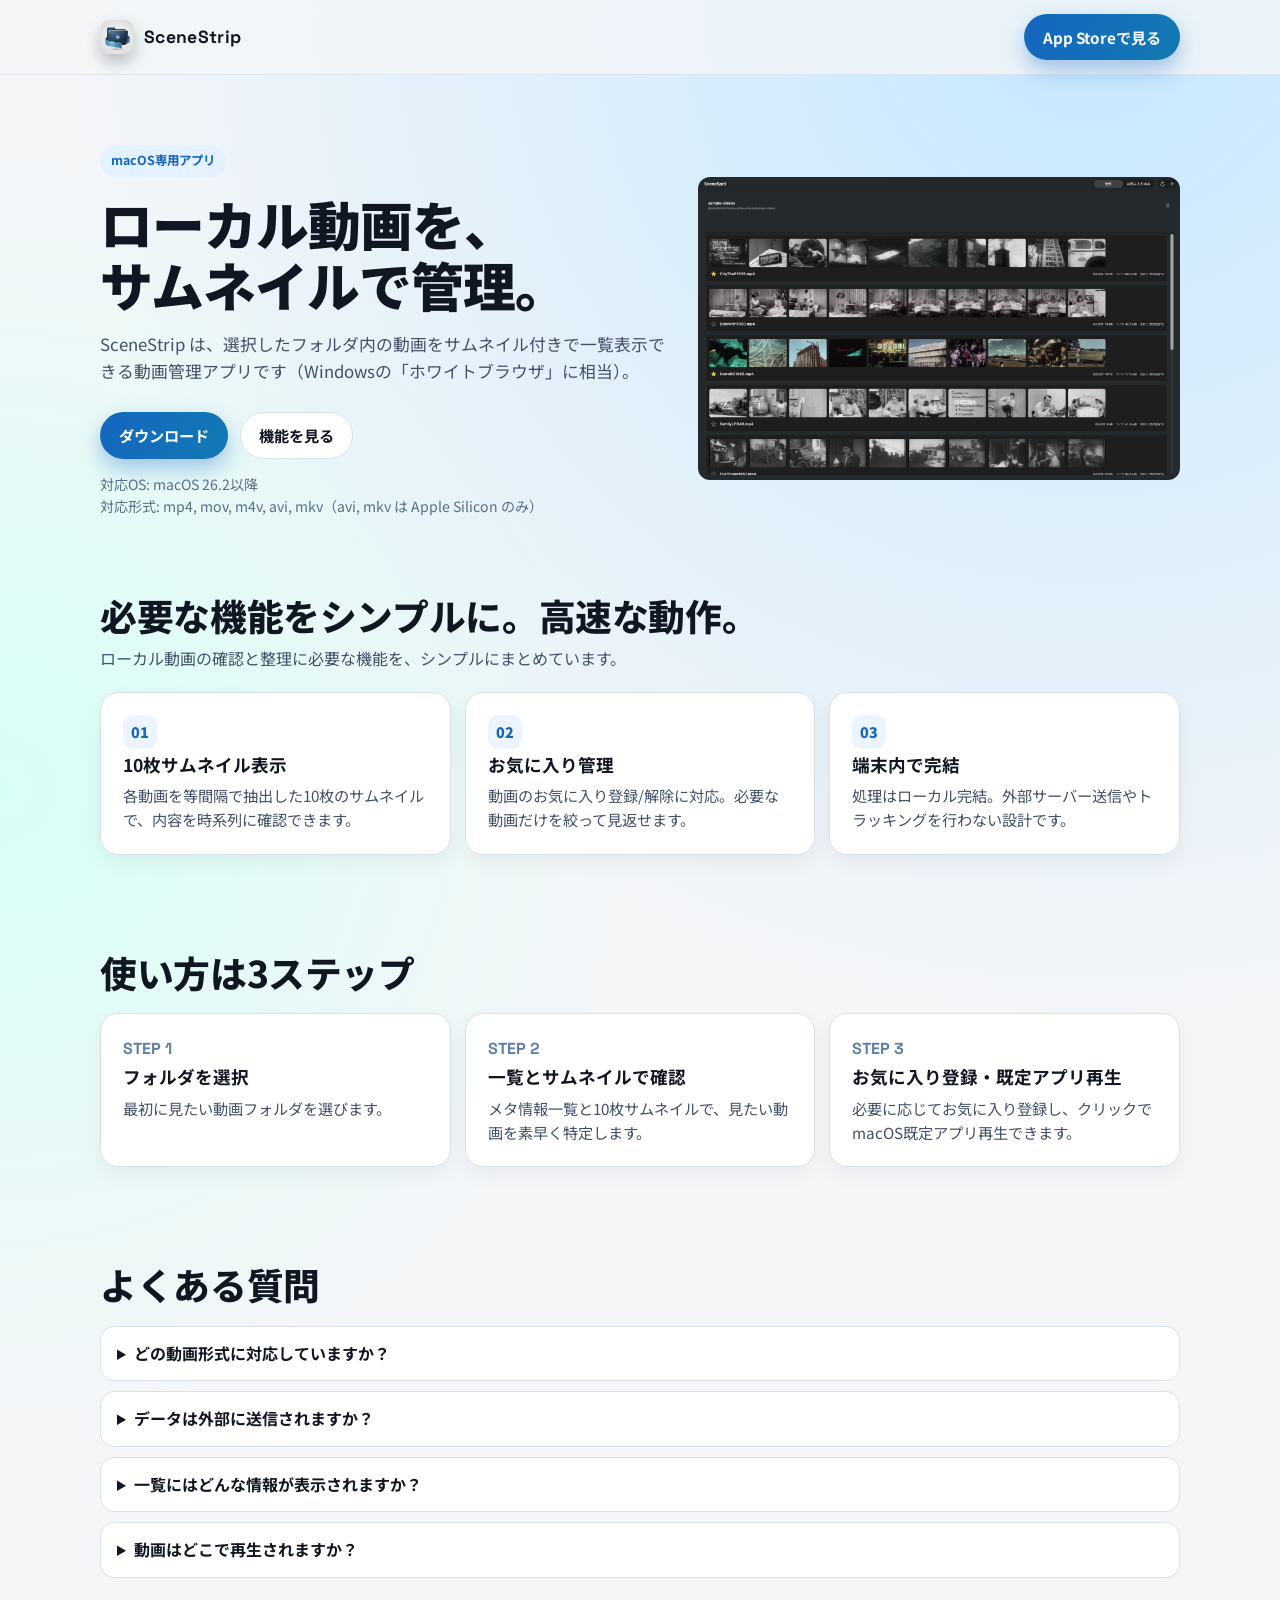
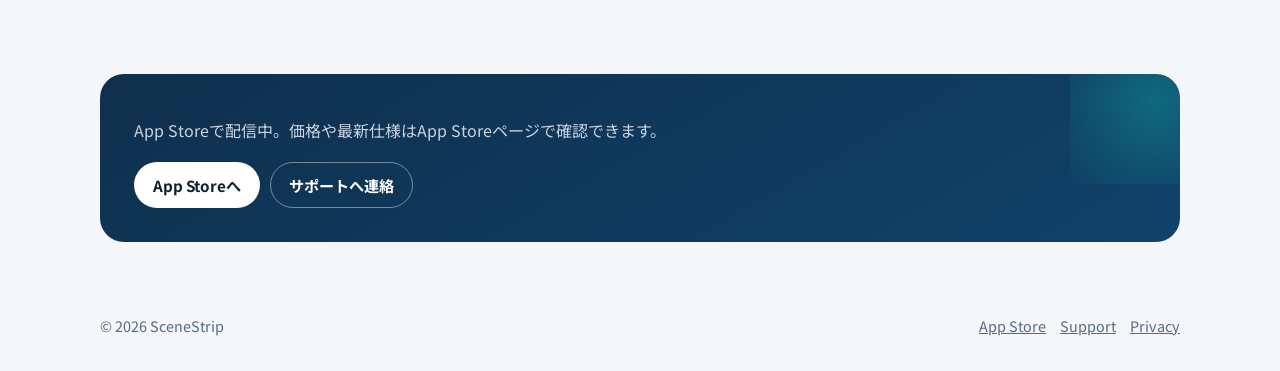
==== public/index.html @ 7b1c2db0 "Refine LP copy and replace placeholders with real assets" ====
<!doctype html>
<html lang="ja">
  <head>
    <meta charset="UTF-8" />
    <meta name="viewport" content="width=device-width, initial-scale=1.0" />
    <title>SceneStrip | ローカル動画をサムネイルで管理</title>
    <meta
      name="description"
      content="SceneStripは、選択フォルダ内のローカル動画を一覧表示し、シーンごとのサムネイル付きで管理できるmacOSアプリです。"
    />
    <meta property="og:title" content="SceneStrip" />
    <meta
      property="og:description"
      content="SceneStripは、選択フォルダ内のローカル動画を一覧表示し、シーンごとのサムネイル付きで管理できるmacOSアプリです。"
    />
    <meta property="og:type" content="website" />
    <meta name="theme-color" content="#102030" />
    <link rel="icon" type="image/png" href="assets/scenestrip-app-icon.png" />

    <link rel="preconnect" href="https://fonts.googleapis.com" />
    <link rel="preconnect" href="https://fonts.gstatic.com" crossorigin />
    <link
      href="https://fonts.googleapis.com/css2?family=Noto+Sans+JP:wght@400;500;700;900&family=Space+Grotesk:wght@500;700&display=swap"
      rel="stylesheet"
    />

    <style>
      :root {
        --bg-0: #f4f6f8;
        --bg-1: #ffffff;
        --ink-0: #101622;
        --ink-1: #415068;
        --line: #d8e0eb;
        --accent: #1565c0;
        --accent-2: #0ea5a0;
        --accent-soft: #e4f1ff;
        --radius: 18px;
        --shadow: 0 18px 38px rgba(16, 22, 34, 0.1);
      }

      * {
        box-sizing: border-box;
      }

      body {
        margin: 0;
        min-height: 100vh;
        color: var(--ink-0);
        background:
          radial-gradient(circle at 85% 0%, #c6e7ff 0%, rgba(198, 231, 255, 0) 45%),
          radial-gradient(circle at 0% 40%, #d8fff7 0%, rgba(216, 255, 247, 0) 36%),
          var(--bg-0);
        font-family: "Noto Sans JP", sans-serif;
        line-height: 1.6;
      }

      .wrap {
        width: min(1080px, 92vw);
        margin: 0 auto;
      }

      .topbar {
        position: sticky;
        top: 0;
        backdrop-filter: blur(8px);
        background: rgba(244, 246, 248, 0.78);
        border-bottom: 1px solid rgba(216, 224, 235, 0.8);
        z-index: 10;
      }

      .topbar-inner {
        display: flex;
        align-items: center;
        justify-content: space-between;
        padding: 14px 0;
      }

      .brand {
        display: inline-flex;
        align-items: center;
        gap: 10px;
        font-family: "Space Grotesk", sans-serif;
        font-size: 1.1rem;
        font-weight: 700;
        letter-spacing: 0.02em;
      }

      .brand-mark {
        width: 34px;
        aspect-ratio: 1;
        border-radius: 10px;
        overflow: hidden;
        box-shadow: 0 8px 16px rgba(16, 22, 34, 0.25);
      }

      .brand-mark img {
        display: block;
        width: 100%;
        height: 100%;
        object-fit: cover;
      }

      .btn {
        display: inline-flex;
        align-items: center;
        justify-content: center;
        border-radius: 999px;
        border: 1px solid transparent;
        padding: 10px 18px;
        font-size: 0.95rem;
        font-weight: 700;
        text-decoration: none;
        transition: transform 180ms ease, box-shadow 180ms ease, background-color 180ms ease;
      }

      .btn-primary {
        color: #fff;
        background: linear-gradient(120deg, var(--accent), #127ab3);
        box-shadow: 0 10px 22px rgba(21, 101, 192, 0.35);
      }

      .btn-primary:hover {
        transform: translateY(-1px);
      }

      .btn-secondary {
        color: var(--ink-0);
        border-color: var(--line);
        background: #fff;
      }

      .hero {
        padding: 70px 0 28px;
      }

      .hero-grid {
        display: grid;
        gap: 32px;
        grid-template-columns: 1.08fr 0.92fr;
        align-items: center;
      }

      .pill {
        display: inline-flex;
        align-items: center;
        gap: 6px;
        padding: 6px 11px;
        border-radius: 999px;
        background: var(--accent-soft);
        color: var(--accent);
        font-size: 0.78rem;
        font-weight: 700;
      }

      h1,
      h2,
      h3 {
        margin: 0;
        line-height: 1.15;
      }

      h1 {
        margin-top: 16px;
        font-size: clamp(2.1rem, 5vw, 3.3rem);
        font-weight: 900;
        letter-spacing: -0.02em;
      }

      .hero p {
        margin: 16px 0 0;
        font-size: 1.05rem;
        color: var(--ink-1);
      }

      .hero-actions {
        margin-top: 28px;
        display: flex;
        gap: 12px;
        flex-wrap: wrap;
      }

      .hero-note {
        margin-top: 14px;
        font-size: 0.88rem;
        color: #5a6d87;
      }

      .preview {
        padding: 0;
      }

      .preview-shot {
        width: 100%;
        border-radius: 12px;
      }

      section {
        padding: 48px 0;
      }

      .section-head {
        margin-bottom: 20px;
      }

      h2 {
        font-size: clamp(1.6rem, 3.5vw, 2.3rem);
        font-weight: 800;
        letter-spacing: -0.01em;
      }

      .lead {
        margin-top: 10px;
        color: var(--ink-1);
      }

      .feature-grid {
        display: grid;
        grid-template-columns: repeat(3, minmax(0, 1fr));
        gap: 14px;
      }

      .card {
        background: var(--bg-1);
        border-radius: var(--radius);
        padding: 22px;
        border: 1px solid var(--line);
        box-shadow: 0 8px 20px rgba(16, 22, 34, 0.05);
      }

      .card h3 {
        margin-top: 6px;
        font-size: 1.1rem;
      }

      .card p {
        margin: 8px 0 0;
        font-size: 0.95rem;
        color: var(--ink-1);
      }

      .badge {
        width: 34px;
        aspect-ratio: 1;
        border-radius: 10px;
        display: grid;
        place-items: center;
        background: #ecf5ff;
        color: var(--accent);
        font-size: 0.9rem;
        font-weight: 900;
      }

      .steps {
        display: grid;
        grid-template-columns: repeat(3, minmax(0, 1fr));
        gap: 14px;
      }

      .step-number {
        font-family: "Space Grotesk", sans-serif;
        font-weight: 700;
        color: #5f7ea7;
      }

      .faq {
        display: grid;
        gap: 10px;
      }

      details {
        background: #fff;
        border: 1px solid var(--line);
        border-radius: 14px;
        padding: 14px 16px;
      }

      summary {
        cursor: pointer;
        font-weight: 700;
      }

      details p {
        margin: 9px 0 0;
        color: var(--ink-1);
      }

      .cta {
        background: linear-gradient(150deg, #0f2f4c, #10426a);
        border-radius: calc(var(--radius) + 6px);
        color: #f0f7ff;
        padding: 34px;
        overflow: hidden;
        position: relative;
      }

      .cta::before {
        content: "";
        position: absolute;
        right: -60px;
        top: -60px;
        width: 170px;
        aspect-ratio: 1;
        background: radial-gradient(circle, rgba(14, 165, 160, 0.42), rgba(14, 165, 160, 0));
      }

      .cta p {
        color: rgba(240, 247, 255, 0.82);
        margin-top: 10px;
      }

      .cta-actions {
        margin-top: 18px;
        display: flex;
        gap: 10px;
        flex-wrap: wrap;
      }

      .btn-light {
        background: #fff;
        color: #102030;
      }

      .btn-ghost {
        border-color: rgba(255, 255, 255, 0.42);
        color: #fff;
        background: transparent;
      }

      footer {
        padding: 24px 0 34px;
        color: #576983;
        font-size: 0.9rem;
      }

      .footer-row {
        display: flex;
        justify-content: space-between;
        gap: 12px;
        flex-wrap: wrap;
      }

      .footer-links {
        display: flex;
        gap: 14px;
        flex-wrap: wrap;
      }

      .footer-links a {
        color: inherit;
      }

      .reveal {
        opacity: 0;
        transform: translateY(16px);
        animation: rise-in 540ms cubic-bezier(0.22, 1, 0.36, 1) forwards;
      }

      .d-1 {
        animation-delay: 120ms;
      }

      .d-2 {
        animation-delay: 240ms;
      }

      @keyframes rise-in {
        to {
          opacity: 1;
          transform: translateY(0);
        }
      }

      @media (prefers-reduced-motion: reduce) {
        .reveal {
          animation: none;
          opacity: 1;
          transform: none;
        }

        .btn {
          transition: none;
        }
      }

      @media (max-width: 900px) {
        .hero-grid {
          grid-template-columns: 1fr;
        }

        .feature-grid,
        .steps {
          grid-template-columns: 1fr;
        }

        .cta {
          padding: 26px;
        }
      }
    </style>
  </head>

  <body>
    <header class="topbar">
      <div class="wrap topbar-inner">
        <div class="brand">
          <span class="brand-mark">
            <img src="assets/scenestrip-app-icon.png" alt="SceneStrip icon" />
          </span>
          SceneStrip
        </div>
        <a class="btn btn-primary" href="https://apps.apple.com/jp/app/scenestrip/id6759131614" target="_blank" rel="noreferrer">App Storeで見る</a>
      </div>
    </header>

    <main>
      <section class="hero">
        <div class="wrap hero-grid">
          <div class="reveal">
            <span class="pill">macOS専用アプリ</span>
            <h1>ローカル動画を、<br />サムネイルで管理。</h1>
            <p>
              SceneStrip は、選択したフォルダ内の動画をサムネイル付きで一覧表示できる動画管理アプリです（Windowsの「ホワイトブラウザ」に相当）。
            </p>
            <div class="hero-actions">
              <a class="btn btn-primary" id="download" href="https://apps.apple.com/jp/app/scenestrip/id6759131614" target="_blank" rel="noreferrer">ダウンロード</a>
              <a class="btn btn-secondary" href="#features">機能を見る</a>
            </div>
            <div class="hero-note">
              対応OS: macOS 26.2以降<br />
              対応形式: mp4, mov, m4v, avi, mkv（avi, mkv は Apple Silicon のみ）
            </div>
          </div>

          <aside class="preview reveal d-1" aria-label="アプリ画面イメージ">
            <img class="preview-shot" src="assets/ja.png" alt="SceneStrip screenshot (ja)" />
          </aside>
        </div>
      </section>

      <section id="features">
        <div class="wrap">
          <div class="section-head reveal">
            <h2>必要な機能をシンプルに。高速な動作。</h2>
            <p class="lead">ローカル動画の確認と整理に必要な機能を、シンプルにまとめています。</p>
          </div>

          <div class="feature-grid">
            <article class="card reveal d-1">
              <div class="badge">01</div>
              <h3>10枚サムネイル表示</h3>
              <p>各動画を等間隔で抽出した10枚のサムネイルで、内容を時系列に確認できます。</p>
            </article>
            <article class="card reveal d-1">
              <div class="badge">02</div>
              <h3>お気に入り管理</h3>
              <p>動画のお気に入り登録/解除に対応。必要な動画だけを絞って見返せます。</p>
            </article>
            <article class="card reveal d-1">
              <div class="badge">03</div>
              <h3>端末内で完結</h3>
              <p>処理はローカル完結。外部サーバー送信やトラッキングを行わない設計です。</p>
            </article>
          </div>
        </div>
      </section>

      <section>
        <div class="wrap">
          <div class="section-head reveal">
            <h2>使い方は3ステップ</h2>
          </div>
          <div class="steps">
            <article class="card reveal d-1">
              <div class="step-number">STEP 1</div>
              <h3>フォルダを選択</h3>
              <p>最初に見たい動画フォルダを選びます。</p>
            </article>
            <article class="card reveal d-1">
              <div class="step-number">STEP 2</div>
              <h3>一覧とサムネイルで確認</h3>
              <p>メタ情報一覧と10枚サムネイルで、見たい動画を素早く特定します。</p>
            </article>
            <article class="card reveal d-1">
              <div class="step-number">STEP 3</div>
              <h3>お気に入り登録・既定アプリ再生</h3>
              <p>必要に応じてお気に入り登録し、クリックでmacOS既定アプリ再生できます。</p>
            </article>
          </div>
        </div>
      </section>

      <section>
        <div class="wrap">
          <div class="section-head reveal">
            <h2>よくある質問</h2>
          </div>
          <div class="faq">
            <details class="reveal d-1">
              <summary>どの動画形式に対応していますか？</summary>
              <p>標準対応は mp4, mov, m4v, avi, mkv です。avi / mkv は Apple Silicon 環境で対応します。</p>
            </details>
            <details class="reveal d-1">
              <summary>データは外部に送信されますか？</summary>
              <p>いいえ。処理は端末内で完結し、外部サーバー送信やトラッキングは行いません。</p>
            </details>
            <details class="reveal d-1">
              <summary>一覧にはどんな情報が表示されますか？</summary>
              <p>ファイル名、パス、サイズ、更新日時、再生時間を一覧表示します。</p>
            </details>
            <details class="reveal d-1">
              <summary>動画はどこで再生されますか？</summary>
              <p>動画クリックで、macOSの既定アプリで再生します。</p>
            </details>
          </div>
        </div>
      </section>

      <section>
        <div class="wrap">
          <div class="cta reveal d-2">
            <p>App Storeで配信中。価格や最新仕様はApp Storeページで確認できます。</p>
            <div class="cta-actions">
              <a class="btn btn-light" href="https://apps.apple.com/jp/app/scenestrip/id6759131614" target="_blank" rel="noreferrer">App Storeへ</a>
              <a class="btn btn-ghost" href="https://forms.gle/4u6ZD7acUpVw8z4b6" target="_blank" rel="noreferrer">サポートへ連絡</a>
            </div>
          </div>
        </div>
      </section>
    </main>

    <footer>
      <div class="wrap footer-row">
        <div>© 2026 SceneStrip</div>
        <nav class="footer-links" aria-label="フッターリンク">
          <a href="https://apps.apple.com/jp/app/scenestrip/id6759131614" target="_blank" rel="noreferrer">App Store</a>
          <a href="https://forms.gle/4u6ZD7acUpVw8z4b6" target="_blank" rel="noreferrer">Support</a>
          <a href="https://docs.google.com/document/d/150o3WdF3f2SHwpboAF20QNckcXBUy5A-2OUkiviFxxc/edit?tab=t.0#heading=h.ix85kdkygujk" target="_blank" rel="noreferrer">Privacy</a>
        </nav>
      </div>
    </footer>
  </body>
</html>
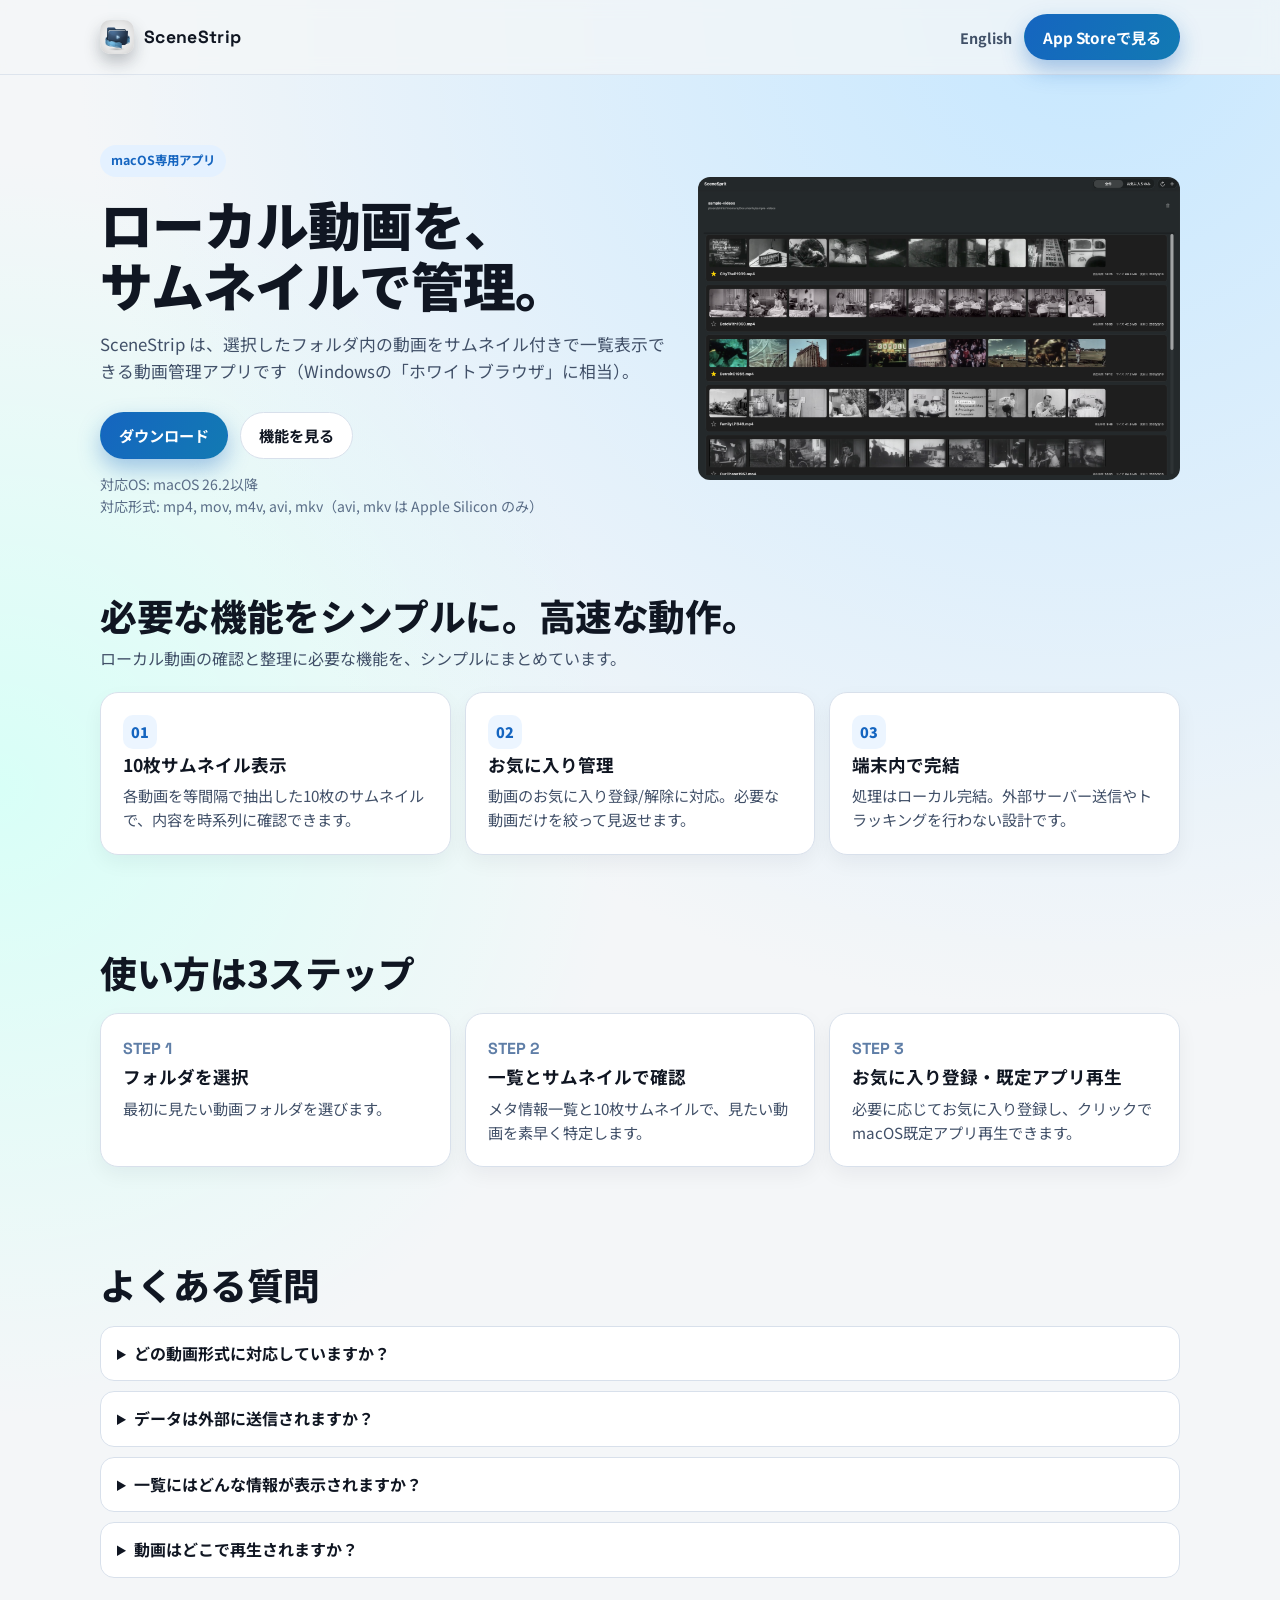
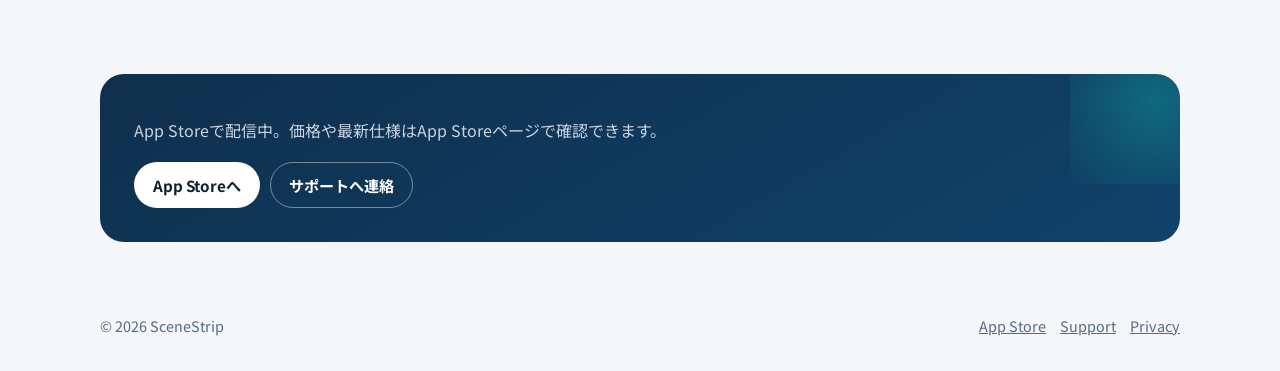
==== commit 2befdf12: "Add English LP page with language switch links" ====
--- a/public/index.html
+++ b/public/index.html
@@ -75,6 +75,12 @@
         padding: 14px 0;
       }
 
+      .topbar-actions {
+        display: inline-flex;
+        align-items: center;
+        gap: 12px;
+      }
+
       .brand {
         display: inline-flex;
         align-items: center;
@@ -129,6 +135,17 @@
         background: #fff;
       }
 
+      .lang-link {
+        color: var(--ink-1);
+        font-size: 0.9rem;
+        font-weight: 700;
+        text-decoration: none;
+      }
+
+      .lang-link:hover {
+        text-decoration: underline;
+      }
+
       .hero {
         padding: 70px 0 28px;
       }
@@ -396,6 +413,7 @@
           padding: 26px;
         }
       }
+
     </style>
   </head>
 
@@ -408,7 +426,10 @@
           </span>
           SceneStrip
         </div>
-        <a class="btn btn-primary" href="https://apps.apple.com/jp/app/scenestrip/id6759131614" target="_blank" rel="noreferrer">App Storeで見る</a>
+        <div class="topbar-actions">
+          <a class="lang-link" href="en/">English</a>
+          <a class="btn btn-primary" href="https://apps.apple.com/jp/app/scenestrip/id6759131614" target="_blank" rel="noreferrer">App Storeで見る</a>
+        </div>
       </div>
     </header>
 
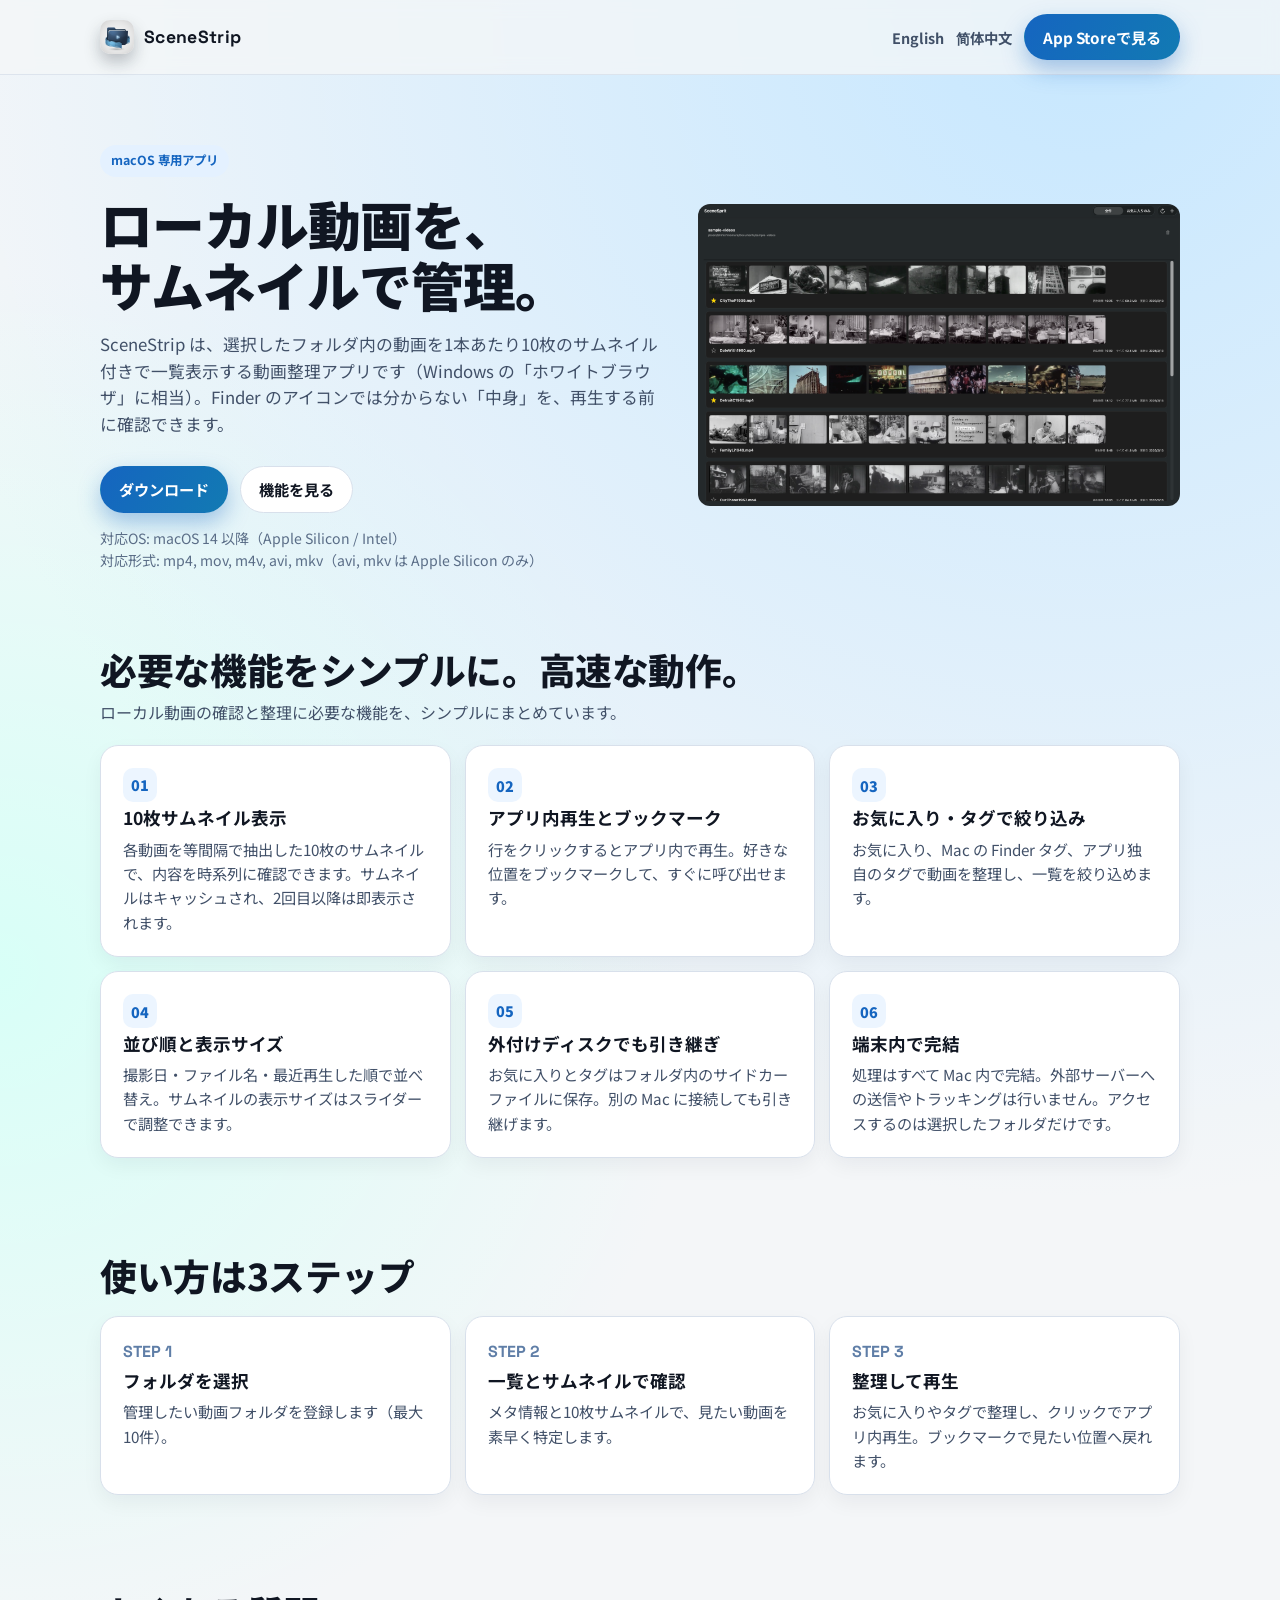
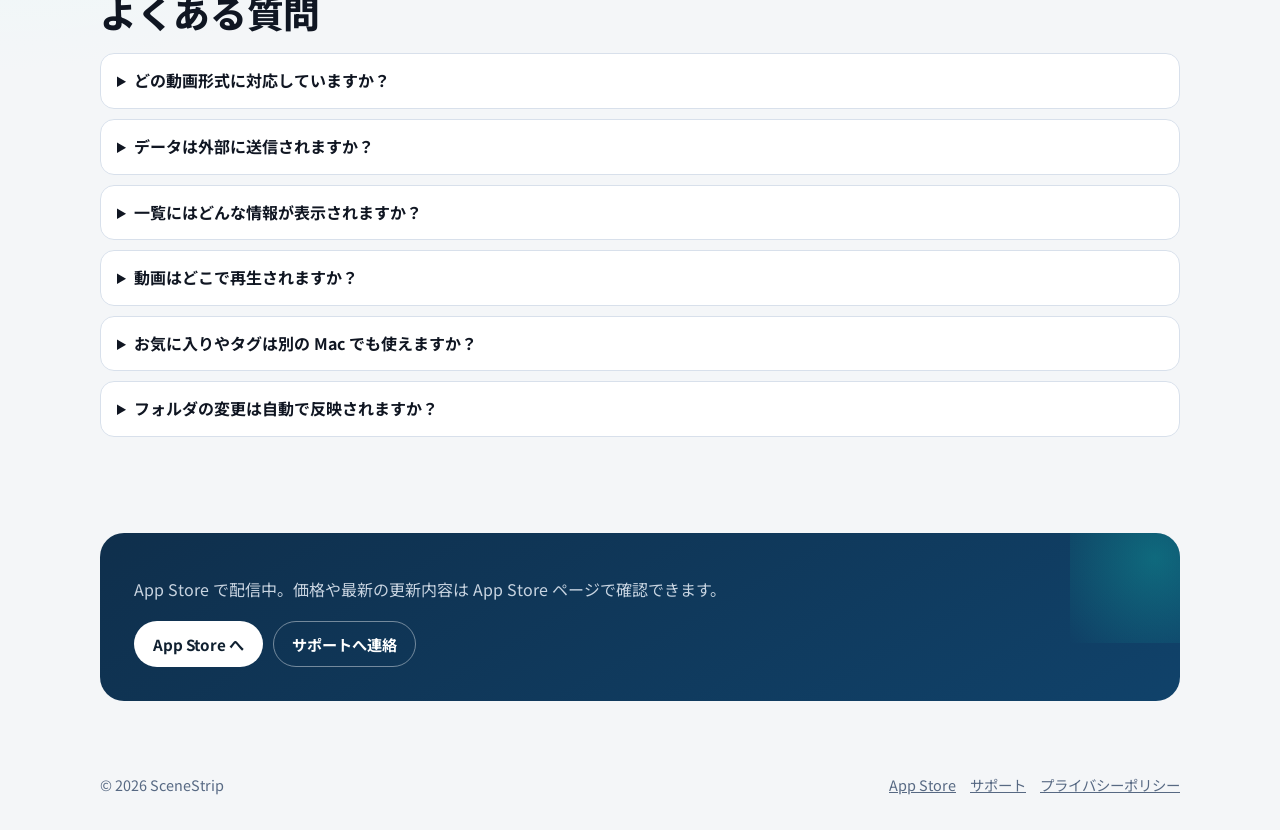
==== commit d8b1cf84: "LP を SEO 対応と現行仕様に合わせて改修 - title / description / canonical / hreflang / OGP / JSON-LD を追加 - Google Se" ====
--- a/public/index.html
+++ b/public/index.html
@@ -3,19 +3,30 @@
   <head>
     <meta charset="UTF-8" />
     <meta name="viewport" content="width=device-width, initial-scale=1.0" />
-    <title>SceneStrip | ローカル動画をサムネイルで管理</title>
-    <meta
-      name="description"
-      content="SceneStripは、選択フォルダ内のローカル動画を一覧表示し、シーンごとのサムネイル付きで管理できるmacOSアプリです。"
-    />
-    <meta property="og:title" content="SceneStrip" />
-    <meta
-      property="og:description"
-      content="SceneStripは、選択フォルダ内のローカル動画を一覧表示し、シーンごとのサムネイル付きで管理できるmacOSアプリです。"
-    />
+    <meta name="google-site-verification" content="QAWB_DFqbJ67yoJN5sh-e6iWXcxPh6-TODOH9izL2sg" />
+    <title>SceneStrip | Macで動画をサムネイル一覧で整理・確認するアプリ</title>
+    <meta name="description" content="SceneStrip は、フォルダ内のローカル動画を1本あたり10枚のサムネイル付きで一覧表示し、再生前に中身を確認できる macOS 用の動画整理アプリです。お気に入り・Finderタグ・ブックマークに対応。処理はすべて Mac 内で完結します。" />
+    <link rel="canonical" href="https://scene-strip.pages.dev/" />
+    <link rel="alternate" hreflang="ja" href="https://scene-strip.pages.dev/" />
+    <link rel="alternate" hreflang="en" href="https://scene-strip.pages.dev/en/" />
+    <link rel="alternate" hreflang="zh-Hans" href="https://scene-strip.pages.dev/zh/" />
+    <link rel="alternate" hreflang="x-default" href="https://scene-strip.pages.dev/en/" />
+    <meta property="og:site_name" content="SceneStrip" />
+    <meta property="og:title" content="SceneStrip | Macで動画をサムネイル一覧で整理・確認するアプリ" />
+    <meta property="og:description" content="SceneStrip は、フォルダ内のローカル動画を1本あたり10枚のサムネイル付きで一覧表示し、再生前に中身を確認できる macOS 用の動画整理アプリです。お気に入り・Finderタグ・ブックマークに対応。処理はすべて Mac 内で完結します。" />
     <meta property="og:type" content="website" />
+    <meta property="og:url" content="https://scene-strip.pages.dev/" />
+    <meta property="og:image" content="https://scene-strip.pages.dev/assets/og.png" />
+    <meta property="og:image:width" content="1200" />
+    <meta property="og:image:height" content="630" />
+    <meta property="og:locale" content="ja_JP" />
+    <meta name="twitter:card" content="summary_large_image" />
+    <meta name="twitter:title" content="SceneStrip | Macで動画をサムネイル一覧で整理・確認するアプリ" />
+    <meta name="twitter:description" content="SceneStrip は、フォルダ内のローカル動画を1本あたり10枚のサムネイル付きで一覧表示し、再生前に中身を確認できる macOS 用の動画整理アプリです。お気に入り・Finderタグ・ブックマークに対応。処理はすべて Mac 内で完結します。" />
+    <meta name="twitter:image" content="https://scene-strip.pages.dev/assets/og.png" />
     <meta name="theme-color" content="#102030" />
     <link rel="icon" type="image/png" href="assets/scenestrip-app-icon.png" />
+    <link rel="apple-touch-icon" href="assets/scenestrip-app-icon.png" />
 
     <link rel="preconnect" href="https://fonts.googleapis.com" />
     <link rel="preconnect" href="https://fonts.gstatic.com" crossorigin />
@@ -23,400 +34,26 @@
       href="https://fonts.googleapis.com/css2?family=Noto+Sans+JP:wght@400;500;700;900&family=Space+Grotesk:wght@500;700&display=swap"
       rel="stylesheet"
     />
-
-    <style>
-      :root {
-        --bg-0: #f4f6f8;
-        --bg-1: #ffffff;
-        --ink-0: #101622;
-        --ink-1: #415068;
-        --line: #d8e0eb;
-        --accent: #1565c0;
-        --accent-2: #0ea5a0;
-        --accent-soft: #e4f1ff;
-        --radius: 18px;
-        --shadow: 0 18px 38px rgba(16, 22, 34, 0.1);
-      }
-
-      * {
-        box-sizing: border-box;
-      }
-
-      body {
-        margin: 0;
-        min-height: 100vh;
-        color: var(--ink-0);
-        background:
-          radial-gradient(circle at 85% 0%, #c6e7ff 0%, rgba(198, 231, 255, 0) 45%),
-          radial-gradient(circle at 0% 40%, #d8fff7 0%, rgba(216, 255, 247, 0) 36%),
-          var(--bg-0);
-        font-family: "Noto Sans JP", sans-serif;
-        line-height: 1.6;
-      }
-
-      .wrap {
-        width: min(1080px, 92vw);
-        margin: 0 auto;
-      }
-
-      .topbar {
-        position: sticky;
-        top: 0;
-        backdrop-filter: blur(8px);
-        background: rgba(244, 246, 248, 0.78);
-        border-bottom: 1px solid rgba(216, 224, 235, 0.8);
-        z-index: 10;
-      }
-
-      .topbar-inner {
-        display: flex;
-        align-items: center;
-        justify-content: space-between;
-        padding: 14px 0;
-      }
-
-      .topbar-actions {
-        display: inline-flex;
-        align-items: center;
-        gap: 12px;
-      }
-
-      .brand {
-        display: inline-flex;
-        align-items: center;
-        gap: 10px;
-        font-family: "Space Grotesk", sans-serif;
-        font-size: 1.1rem;
-        font-weight: 700;
-        letter-spacing: 0.02em;
-      }
-
-      .brand-mark {
-        width: 34px;
-        aspect-ratio: 1;
-        border-radius: 10px;
-        overflow: hidden;
-        box-shadow: 0 8px 16px rgba(16, 22, 34, 0.25);
-      }
-
-      .brand-mark img {
-        display: block;
-        width: 100%;
-        height: 100%;
-        object-fit: cover;
-      }
-
-      .btn {
-        display: inline-flex;
-        align-items: center;
-        justify-content: center;
-        border-radius: 999px;
-        border: 1px solid transparent;
-        padding: 10px 18px;
-        font-size: 0.95rem;
-        font-weight: 700;
-        text-decoration: none;
-        transition: transform 180ms ease, box-shadow 180ms ease, background-color 180ms ease;
-      }
-
-      .btn-primary {
-        color: #fff;
-        background: linear-gradient(120deg, var(--accent), #127ab3);
-        box-shadow: 0 10px 22px rgba(21, 101, 192, 0.35);
-      }
-
-      .btn-primary:hover {
-        transform: translateY(-1px);
-      }
-
-      .btn-secondary {
-        color: var(--ink-0);
-        border-color: var(--line);
-        background: #fff;
-      }
-
-      .lang-link {
-        color: var(--ink-1);
-        font-size: 0.9rem;
-        font-weight: 700;
-        text-decoration: none;
-      }
-
-      .lang-link:hover {
-        text-decoration: underline;
-      }
-
-      .hero {
-        padding: 70px 0 28px;
-      }
-
-      .hero-grid {
-        display: grid;
-        gap: 32px;
-        grid-template-columns: 1.08fr 0.92fr;
-        align-items: center;
-      }
-
-      .pill {
-        display: inline-flex;
-        align-items: center;
-        gap: 6px;
-        padding: 6px 11px;
-        border-radius: 999px;
-        background: var(--accent-soft);
-        color: var(--accent);
-        font-size: 0.78rem;
-        font-weight: 700;
-      }
-
-      h1,
-      h2,
-      h3 {
-        margin: 0;
-        line-height: 1.15;
-      }
-
-      h1 {
-        margin-top: 16px;
-        font-size: clamp(2.1rem, 5vw, 3.3rem);
-        font-weight: 900;
-        letter-spacing: -0.02em;
-      }
-
-      .hero p {
-        margin: 16px 0 0;
-        font-size: 1.05rem;
-        color: var(--ink-1);
-      }
-
-      .hero-actions {
-        margin-top: 28px;
-        display: flex;
-        gap: 12px;
-        flex-wrap: wrap;
-      }
-
-      .hero-note {
-        margin-top: 14px;
-        font-size: 0.88rem;
-        color: #5a6d87;
-      }
-
-      .preview {
-        padding: 0;
-      }
-
-      .preview-shot {
-        width: 100%;
-        border-radius: 12px;
-      }
-
-      section {
-        padding: 48px 0;
-      }
-
-      .section-head {
-        margin-bottom: 20px;
-      }
-
-      h2 {
-        font-size: clamp(1.6rem, 3.5vw, 2.3rem);
-        font-weight: 800;
-        letter-spacing: -0.01em;
-      }
-
-      .lead {
-        margin-top: 10px;
-        color: var(--ink-1);
-      }
-
-      .feature-grid {
-        display: grid;
-        grid-template-columns: repeat(3, minmax(0, 1fr));
-        gap: 14px;
-      }
-
-      .card {
-        background: var(--bg-1);
-        border-radius: var(--radius);
-        padding: 22px;
-        border: 1px solid var(--line);
-        box-shadow: 0 8px 20px rgba(16, 22, 34, 0.05);
-      }
-
-      .card h3 {
-        margin-top: 6px;
-        font-size: 1.1rem;
-      }
-
-      .card p {
-        margin: 8px 0 0;
-        font-size: 0.95rem;
-        color: var(--ink-1);
-      }
-
-      .badge {
-        width: 34px;
-        aspect-ratio: 1;
-        border-radius: 10px;
-        display: grid;
-        place-items: center;
-        background: #ecf5ff;
-        color: var(--accent);
-        font-size: 0.9rem;
-        font-weight: 900;
-      }
-
-      .steps {
-        display: grid;
-        grid-template-columns: repeat(3, minmax(0, 1fr));
-        gap: 14px;
-      }
-
-      .step-number {
-        font-family: "Space Grotesk", sans-serif;
-        font-weight: 700;
-        color: #5f7ea7;
-      }
-
-      .faq {
-        display: grid;
-        gap: 10px;
-      }
-
-      details {
-        background: #fff;
-        border: 1px solid var(--line);
-        border-radius: 14px;
-        padding: 14px 16px;
-      }
-
-      summary {
-        cursor: pointer;
-        font-weight: 700;
-      }
-
-      details p {
-        margin: 9px 0 0;
-        color: var(--ink-1);
-      }
-
-      .cta {
-        background: linear-gradient(150deg, #0f2f4c, #10426a);
-        border-radius: calc(var(--radius) + 6px);
-        color: #f0f7ff;
-        padding: 34px;
-        overflow: hidden;
-        position: relative;
-      }
-
-      .cta::before {
-        content: "";
-        position: absolute;
-        right: -60px;
-        top: -60px;
-        width: 170px;
-        aspect-ratio: 1;
-        background: radial-gradient(circle, rgba(14, 165, 160, 0.42), rgba(14, 165, 160, 0));
-      }
-
-      .cta p {
-        color: rgba(240, 247, 255, 0.82);
-        margin-top: 10px;
-      }
-
-      .cta-actions {
-        margin-top: 18px;
-        display: flex;
-        gap: 10px;
-        flex-wrap: wrap;
-      }
-
-      .btn-light {
-        background: #fff;
-        color: #102030;
-      }
-
-      .btn-ghost {
-        border-color: rgba(255, 255, 255, 0.42);
-        color: #fff;
-        background: transparent;
-      }
-
-      footer {
-        padding: 24px 0 34px;
-        color: #576983;
-        font-size: 0.9rem;
-      }
-
-      .footer-row {
-        display: flex;
-        justify-content: space-between;
-        gap: 12px;
-        flex-wrap: wrap;
-      }
-
-      .footer-links {
-        display: flex;
-        gap: 14px;
-        flex-wrap: wrap;
-      }
-
-      .footer-links a {
-        color: inherit;
-      }
-
-      .reveal {
-        opacity: 0;
-        transform: translateY(16px);
-        animation: rise-in 540ms cubic-bezier(0.22, 1, 0.36, 1) forwards;
-      }
-
-      .d-1 {
-        animation-delay: 120ms;
-      }
-
-      .d-2 {
-        animation-delay: 240ms;
-      }
-
-      @keyframes rise-in {
-        to {
-          opacity: 1;
-          transform: translateY(0);
-        }
-      }
-
-      @media (prefers-reduced-motion: reduce) {
-        .reveal {
-          animation: none;
-          opacity: 1;
-          transform: none;
-        }
-
-        .btn {
-          transition: none;
-        }
-      }
-
-      @media (max-width: 900px) {
-        .hero-grid {
-          grid-template-columns: 1fr;
-        }
-
-        .feature-grid,
-        .steps {
-          grid-template-columns: 1fr;
-        }
-
-        .cta {
-          padding: 26px;
-        }
-      }
-
-    </style>
+    <link rel="stylesheet" href="assets/site.css" />
+    <script type="application/ld+json">
+{
+  "@context": "https://schema.org",
+  "@type": "SoftwareApplication",
+  "name": "SceneStrip",
+  "operatingSystem": "macOS 14.0 or later",
+  "applicationCategory": "MultimediaApplication",
+  "description": "SceneStrip は、フォルダ内のローカル動画を1本あたり10枚のサムネイル付きで一覧表示し、再生前に中身を確認できる macOS 用の動画整理アプリです。お気に入り・Finderタグ・ブックマークに対応。処理はすべて Mac 内で完結します。",
+  "url": "https://scene-strip.pages.dev/",
+  "image": "https://scene-strip.pages.dev/assets/og.png",
+  "installUrl": "https://apps.apple.com/app/id6759131614",
+  "author": {
+    "@type": "Person",
+    "name": "Shinichi Nomura"
+  },
+  "inLanguage": "ja"
+}
+    </script>
   </head>
-
   <body>
     <header class="topbar">
       <div class="wrap topbar-inner">
@@ -428,7 +65,8 @@
         </div>
         <div class="topbar-actions">
           <a class="lang-link" href="en/">English</a>
-          <a class="btn btn-primary" href="https://apps.apple.com/jp/app/scenestrip/id6759131614" target="_blank" rel="noreferrer">App Storeで見る</a>
+          <a class="lang-link" href="zh/">简体中文</a>
+          <a class="btn btn-primary" href="https://apps.apple.com/jp/app/apple-store/id6759131614?pt=271041&ct=lp-ja&mt=8" target="_blank" rel="noreferrer">App Storeで見る</a>
         </div>
       </div>
     </header>
@@ -437,23 +75,22 @@
       <section class="hero">
         <div class="wrap hero-grid">
           <div class="reveal">
-            <span class="pill">macOS専用アプリ</span>
+            <span class="pill">macOS 専用アプリ</span>
             <h1>ローカル動画を、<br />サムネイルで管理。</h1>
             <p>
-              SceneStrip は、選択したフォルダ内の動画をサムネイル付きで一覧表示できる動画管理アプリです（Windowsの「ホワイトブラウザ」に相当）。
+              SceneStrip は、選択したフォルダ内の動画を1本あたり10枚のサムネイル付きで一覧表示する動画整理アプリです（Windows の「ホワイトブラウザ」に相当）。Finder のアイコンでは分からない「中身」を、再生する前に確認できます。
             </p>
             <div class="hero-actions">
-              <a class="btn btn-primary" id="download" href="https://apps.apple.com/jp/app/scenestrip/id6759131614" target="_blank" rel="noreferrer">ダウンロード</a>
+              <a class="btn btn-primary" id="download" href="https://apps.apple.com/jp/app/apple-store/id6759131614?pt=271041&ct=lp-ja&mt=8" target="_blank" rel="noreferrer">ダウンロード</a>
               <a class="btn btn-secondary" href="#features">機能を見る</a>
             </div>
             <div class="hero-note">
-              対応OS: macOS 26.2以降<br />
-              対応形式: mp4, mov, m4v, avi, mkv（avi, mkv は Apple Silicon のみ）
+              対応OS: macOS 14 以降（Apple Silicon / Intel）<br />対応形式: mp4, mov, m4v, avi, mkv（avi, mkv は Apple Silicon のみ）
             </div>
           </div>
 
-          <aside class="preview reveal d-1" aria-label="アプリ画面イメージ">
-            <img class="preview-shot" src="assets/ja.png" alt="SceneStrip screenshot (ja)" />
+          <aside class="preview reveal d-1" aria-label="SceneStrip の画面（日本語）">
+            <img class="preview-shot" src="assets/ja.png" alt="SceneStrip の画面（日本語）" width="3420" height="2146" loading="eager" />
           </aside>
         </div>
       </section>
@@ -469,17 +106,32 @@
             <article class="card reveal d-1">
               <div class="badge">01</div>
               <h3>10枚サムネイル表示</h3>
-              <p>各動画を等間隔で抽出した10枚のサムネイルで、内容を時系列に確認できます。</p>
+              <p>各動画を等間隔で抽出した10枚のサムネイルで、内容を時系列に確認できます。サムネイルはキャッシュされ、2回目以降は即表示されます。</p>
             </article>
             <article class="card reveal d-1">
               <div class="badge">02</div>
-              <h3>お気に入り管理</h3>
-              <p>動画のお気に入り登録/解除に対応。必要な動画だけを絞って見返せます。</p>
+              <h3>アプリ内再生とブックマーク</h3>
+              <p>行をクリックするとアプリ内で再生。好きな位置をブックマークして、すぐに呼び出せます。</p>
             </article>
             <article class="card reveal d-1">
               <div class="badge">03</div>
+              <h3>お気に入り・タグで絞り込み</h3>
+              <p>お気に入り、Mac の Finder タグ、アプリ独自のタグで動画を整理し、一覧を絞り込めます。</p>
+            </article>
+            <article class="card reveal d-1">
+              <div class="badge">04</div>
+              <h3>並び順と表示サイズ</h3>
+              <p>撮影日・ファイル名・最近再生した順で並べ替え。サムネイルの表示サイズはスライダーで調整できます。</p>
+            </article>
+            <article class="card reveal d-1">
+              <div class="badge">05</div>
+              <h3>外付けディスクでも引き継ぎ</h3>
+              <p>お気に入りとタグはフォルダ内のサイドカーファイルに保存。別の Mac に接続しても引き継げます。</p>
+            </article>
+            <article class="card reveal d-1">
+              <div class="badge">06</div>
               <h3>端末内で完結</h3>
-              <p>処理はローカル完結。外部サーバー送信やトラッキングを行わない設計です。</p>
+              <p>処理はすべて Mac 内で完結。外部サーバーへの送信やトラッキングは行いません。アクセスするのは選択したフォルダだけです。</p>
             </article>
           </div>
         </div>
@@ -494,23 +146,23 @@
             <article class="card reveal d-1">
               <div class="step-number">STEP 1</div>
               <h3>フォルダを選択</h3>
-              <p>最初に見たい動画フォルダを選びます。</p>
+              <p>管理したい動画フォルダを登録します（最大10件）。</p>
             </article>
             <article class="card reveal d-1">
               <div class="step-number">STEP 2</div>
               <h3>一覧とサムネイルで確認</h3>
-              <p>メタ情報一覧と10枚サムネイルで、見たい動画を素早く特定します。</p>
+              <p>メタ情報と10枚サムネイルで、見たい動画を素早く特定します。</p>
             </article>
             <article class="card reveal d-1">
               <div class="step-number">STEP 3</div>
-              <h3>お気に入り登録・既定アプリ再生</h3>
-              <p>必要に応じてお気に入り登録し、クリックでmacOS既定アプリ再生できます。</p>
-            </article>
-          </div>
-        </div>
-      </section>
-
-      <section>
+              <h3>整理して再生</h3>
+              <p>お気に入りやタグで整理し、クリックでアプリ内再生。ブックマークで見たい位置へ戻れます。</p>
+            </article>
+          </div>
+        </div>
+      </section>
+
+      <section id="faq">
         <div class="wrap">
           <div class="section-head reveal">
             <h2>よくある質問</h2>
@@ -526,11 +178,19 @@
             </details>
             <details class="reveal d-1">
               <summary>一覧にはどんな情報が表示されますか？</summary>
-              <p>ファイル名、パス、サイズ、更新日時、再生時間を一覧表示します。</p>
+              <p>ファイル名、パス、サイズ、更新日時、再生時間、解像度を表示します。</p>
             </details>
             <details class="reveal d-1">
               <summary>動画はどこで再生されますか？</summary>
-              <p>動画クリックで、macOSの既定アプリで再生します。</p>
+              <p>行クリックでアプリ内プレイヤーが開きます。設定で macOS の既定アプリで開くように変更することもできます。</p>
+            </details>
+            <details class="reveal d-1">
+              <summary>お気に入りやタグは別の Mac でも使えますか？</summary>
+              <p>はい。お気に入りとアプリ独自タグは管理フォルダ内のサイドカーファイルに保存されるため、外付けディスクごと別の Mac に接続しても引き継がれます。</p>
+            </details>
+            <details class="reveal d-1">
+              <summary>フォルダの変更は自動で反映されますか？</summary>
+              <p>いいえ。ツールバーの「更新」で差分（追加・変更・削除）だけを再走査します。</p>
             </details>
           </div>
         </div>
@@ -539,10 +199,10 @@
       <section>
         <div class="wrap">
           <div class="cta reveal d-2">
-            <p>App Storeで配信中。価格や最新仕様はApp Storeページで確認できます。</p>
+            <p>App Store で配信中。価格や最新の更新内容は App Store ページで確認できます。</p>
             <div class="cta-actions">
-              <a class="btn btn-light" href="https://apps.apple.com/jp/app/scenestrip/id6759131614" target="_blank" rel="noreferrer">App Storeへ</a>
-              <a class="btn btn-ghost" href="https://forms.gle/4u6ZD7acUpVw8z4b6" target="_blank" rel="noreferrer">サポートへ連絡</a>
+              <a class="btn btn-light" href="https://apps.apple.com/jp/app/apple-store/id6759131614?pt=271041&ct=lp-ja&mt=8" target="_blank" rel="noreferrer">App Store へ</a>
+              <a class="btn btn-ghost" href="support/">サポートへ連絡</a>
             </div>
           </div>
         </div>
@@ -553,9 +213,9 @@
       <div class="wrap footer-row">
         <div>© 2026 SceneStrip</div>
         <nav class="footer-links" aria-label="フッターリンク">
-          <a href="https://apps.apple.com/jp/app/scenestrip/id6759131614" target="_blank" rel="noreferrer">App Store</a>
-          <a href="https://forms.gle/4u6ZD7acUpVw8z4b6" target="_blank" rel="noreferrer">Support</a>
-          <a href="https://docs.google.com/document/d/150o3WdF3f2SHwpboAF20QNckcXBUy5A-2OUkiviFxxc/edit?tab=t.0#heading=h.ix85kdkygujk" target="_blank" rel="noreferrer">Privacy</a>
+          <a href="https://apps.apple.com/jp/app/apple-store/id6759131614?pt=271041&ct=lp-ja&mt=8" target="_blank" rel="noreferrer">App Store</a>
+          <a href="support/">サポート</a>
+          <a href="https://docs.google.com/document/d/150o3WdF3f2SHwpboAF20QNckcXBUy5A-2OUkiviFxxc/edit?tab=t.0#heading=h.ix85kdkygujk" target="_blank" rel="noreferrer">プライバシーポリシー</a>
         </nav>
       </div>
     </footer>
--- a/public/assets/site.css
+++ b/public/assets/site.css
@@ -0,0 +1,390 @@
+:root {
+  --bg-0: #f4f6f8;
+  --bg-1: #ffffff;
+  --ink-0: #101622;
+  --ink-1: #415068;
+  --line: #d8e0eb;
+  --accent: #1565c0;
+  --accent-2: #0ea5a0;
+  --accent-soft: #e4f1ff;
+  --radius: 18px;
+  --shadow: 0 18px 38px rgba(16, 22, 34, 0.1);
+}
+
+* {
+  box-sizing: border-box;
+}
+
+body {
+  margin: 0;
+  min-height: 100vh;
+  color: var(--ink-0);
+  background:
+    radial-gradient(circle at 85% 0%, #c6e7ff 0%, rgba(198, 231, 255, 0) 45%),
+    radial-gradient(circle at 0% 40%, #d8fff7 0%, rgba(216, 255, 247, 0) 36%),
+    var(--bg-0);
+  font-family: "Noto Sans JP", sans-serif;
+  line-height: 1.6;
+}
+
+.wrap {
+  width: min(1080px, 92vw);
+  margin: 0 auto;
+}
+
+.topbar {
+  position: sticky;
+  top: 0;
+  backdrop-filter: blur(8px);
+  background: rgba(244, 246, 248, 0.78);
+  border-bottom: 1px solid rgba(216, 224, 235, 0.8);
+  z-index: 10;
+}
+
+.topbar-inner {
+  display: flex;
+  align-items: center;
+  justify-content: space-between;
+  padding: 14px 0;
+}
+
+.topbar-actions {
+  display: inline-flex;
+  align-items: center;
+  gap: 12px;
+}
+
+.brand {
+  display: inline-flex;
+  align-items: center;
+  gap: 10px;
+  font-family: "Space Grotesk", sans-serif;
+  font-size: 1.1rem;
+  font-weight: 700;
+  letter-spacing: 0.02em;
+}
+
+.brand-mark {
+  width: 34px;
+  aspect-ratio: 1;
+  border-radius: 10px;
+  overflow: hidden;
+  box-shadow: 0 8px 16px rgba(16, 22, 34, 0.25);
+}
+
+.brand-mark img {
+  display: block;
+  width: 100%;
+  height: 100%;
+  object-fit: cover;
+}
+
+.btn {
+  display: inline-flex;
+  align-items: center;
+  justify-content: center;
+  border-radius: 999px;
+  border: 1px solid transparent;
+  padding: 10px 18px;
+  font-size: 0.95rem;
+  font-weight: 700;
+  text-decoration: none;
+  transition: transform 180ms ease, box-shadow 180ms ease, background-color 180ms ease;
+}
+
+.btn-primary {
+  color: #fff;
+  background: linear-gradient(120deg, var(--accent), #127ab3);
+  box-shadow: 0 10px 22px rgba(21, 101, 192, 0.35);
+}
+
+.btn-primary:hover {
+  transform: translateY(-1px);
+}
+
+.btn-secondary {
+  color: var(--ink-0);
+  border-color: var(--line);
+  background: #fff;
+}
+
+.lang-link {
+  color: var(--ink-1);
+  font-size: 0.9rem;
+  font-weight: 700;
+  text-decoration: none;
+}
+
+.lang-link:hover {
+  text-decoration: underline;
+}
+
+.hero {
+  padding: 70px 0 28px;
+}
+
+.hero-grid {
+  display: grid;
+  gap: 32px;
+  grid-template-columns: 1.08fr 0.92fr;
+  align-items: center;
+}
+
+.pill {
+  display: inline-flex;
+  align-items: center;
+  gap: 6px;
+  padding: 6px 11px;
+  border-radius: 999px;
+  background: var(--accent-soft);
+  color: var(--accent);
+  font-size: 0.78rem;
+  font-weight: 700;
+}
+
+h1,
+h2,
+h3 {
+  margin: 0;
+  line-height: 1.15;
+}
+
+h1 {
+  margin-top: 16px;
+  font-size: clamp(2.1rem, 5vw, 3.3rem);
+  font-weight: 900;
+  letter-spacing: -0.02em;
+}
+
+.hero p {
+  margin: 16px 0 0;
+  font-size: 1.05rem;
+  color: var(--ink-1);
+}
+
+.hero-actions {
+  margin-top: 28px;
+  display: flex;
+  gap: 12px;
+  flex-wrap: wrap;
+}
+
+.hero-note {
+  margin-top: 14px;
+  font-size: 0.88rem;
+  color: #5a6d87;
+}
+
+.preview {
+  padding: 0;
+}
+
+.preview-shot {
+  width: 100%;
+  height: auto;
+  border-radius: 12px;
+}
+
+section {
+  padding: 48px 0;
+}
+
+.section-head {
+  margin-bottom: 20px;
+}
+
+h2 {
+  font-size: clamp(1.6rem, 3.5vw, 2.3rem);
+  font-weight: 800;
+  letter-spacing: -0.01em;
+}
+
+.lead {
+  margin-top: 10px;
+  color: var(--ink-1);
+}
+
+.feature-grid {
+  display: grid;
+  grid-template-columns: repeat(3, minmax(0, 1fr));
+  gap: 14px;
+}
+
+.card {
+  background: var(--bg-1);
+  border-radius: var(--radius);
+  padding: 22px;
+  border: 1px solid var(--line);
+  box-shadow: 0 8px 20px rgba(16, 22, 34, 0.05);
+}
+
+.card h3 {
+  margin-top: 6px;
+  font-size: 1.1rem;
+}
+
+.card p {
+  margin: 8px 0 0;
+  font-size: 0.95rem;
+  color: var(--ink-1);
+}
+
+.badge {
+  width: 34px;
+  aspect-ratio: 1;
+  border-radius: 10px;
+  display: grid;
+  place-items: center;
+  background: #ecf5ff;
+  color: var(--accent);
+  font-size: 0.9rem;
+  font-weight: 900;
+}
+
+.steps {
+  display: grid;
+  grid-template-columns: repeat(3, minmax(0, 1fr));
+  gap: 14px;
+}
+
+.step-number {
+  font-family: "Space Grotesk", sans-serif;
+  font-weight: 700;
+  color: #5f7ea7;
+}
+
+.faq {
+  display: grid;
+  gap: 10px;
+}
+
+details {
+  background: #fff;
+  border: 1px solid var(--line);
+  border-radius: 14px;
+  padding: 14px 16px;
+}
+
+summary {
+  cursor: pointer;
+  font-weight: 700;
+}
+
+details p {
+  margin: 9px 0 0;
+  color: var(--ink-1);
+}
+
+.cta {
+  background: linear-gradient(150deg, #0f2f4c, #10426a);
+  border-radius: calc(var(--radius) + 6px);
+  color: #f0f7ff;
+  padding: 34px;
+  overflow: hidden;
+  position: relative;
+}
+
+.cta::before {
+  content: "";
+  position: absolute;
+  right: -60px;
+  top: -60px;
+  width: 170px;
+  aspect-ratio: 1;
+  background: radial-gradient(circle, rgba(14, 165, 160, 0.42), rgba(14, 165, 160, 0));
+}
+
+.cta p {
+  color: rgba(240, 247, 255, 0.82);
+  margin-top: 10px;
+}
+
+.cta-actions {
+  margin-top: 18px;
+  display: flex;
+  gap: 10px;
+  flex-wrap: wrap;
+}
+
+.btn-light {
+  background: #fff;
+  color: #102030;
+}
+
+.btn-ghost {
+  border-color: rgba(255, 255, 255, 0.42);
+  color: #fff;
+  background: transparent;
+}
+
+footer {
+  padding: 24px 0 34px;
+  color: #576983;
+  font-size: 0.9rem;
+}
+
+.footer-row {
+  display: flex;
+  justify-content: space-between;
+  gap: 12px;
+  flex-wrap: wrap;
+}
+
+.footer-links {
+  display: flex;
+  gap: 14px;
+  flex-wrap: wrap;
+}
+
+.footer-links a {
+  color: inherit;
+}
+
+.reveal {
+  opacity: 0;
+  transform: translateY(16px);
+  animation: rise-in 540ms cubic-bezier(0.22, 1, 0.36, 1) forwards;
+}
+
+.d-1 {
+  animation-delay: 120ms;
+}
+
+.d-2 {
+  animation-delay: 240ms;
+}
+
+@keyframes rise-in {
+  to {
+    opacity: 1;
+    transform: translateY(0);
+  }
+}
+
+@media (prefers-reduced-motion: reduce) {
+  .reveal {
+    animation: none;
+    opacity: 1;
+    transform: none;
+  }
+
+  .btn {
+    transition: none;
+  }
+}
+
+@media (max-width: 900px) {
+  .hero-grid {
+    grid-template-columns: 1fr;
+  }
+
+  .feature-grid,
+  .steps {
+    grid-template-columns: 1fr;
+  }
+
+  .cta {
+    padding: 26px;
+  }
+}
+
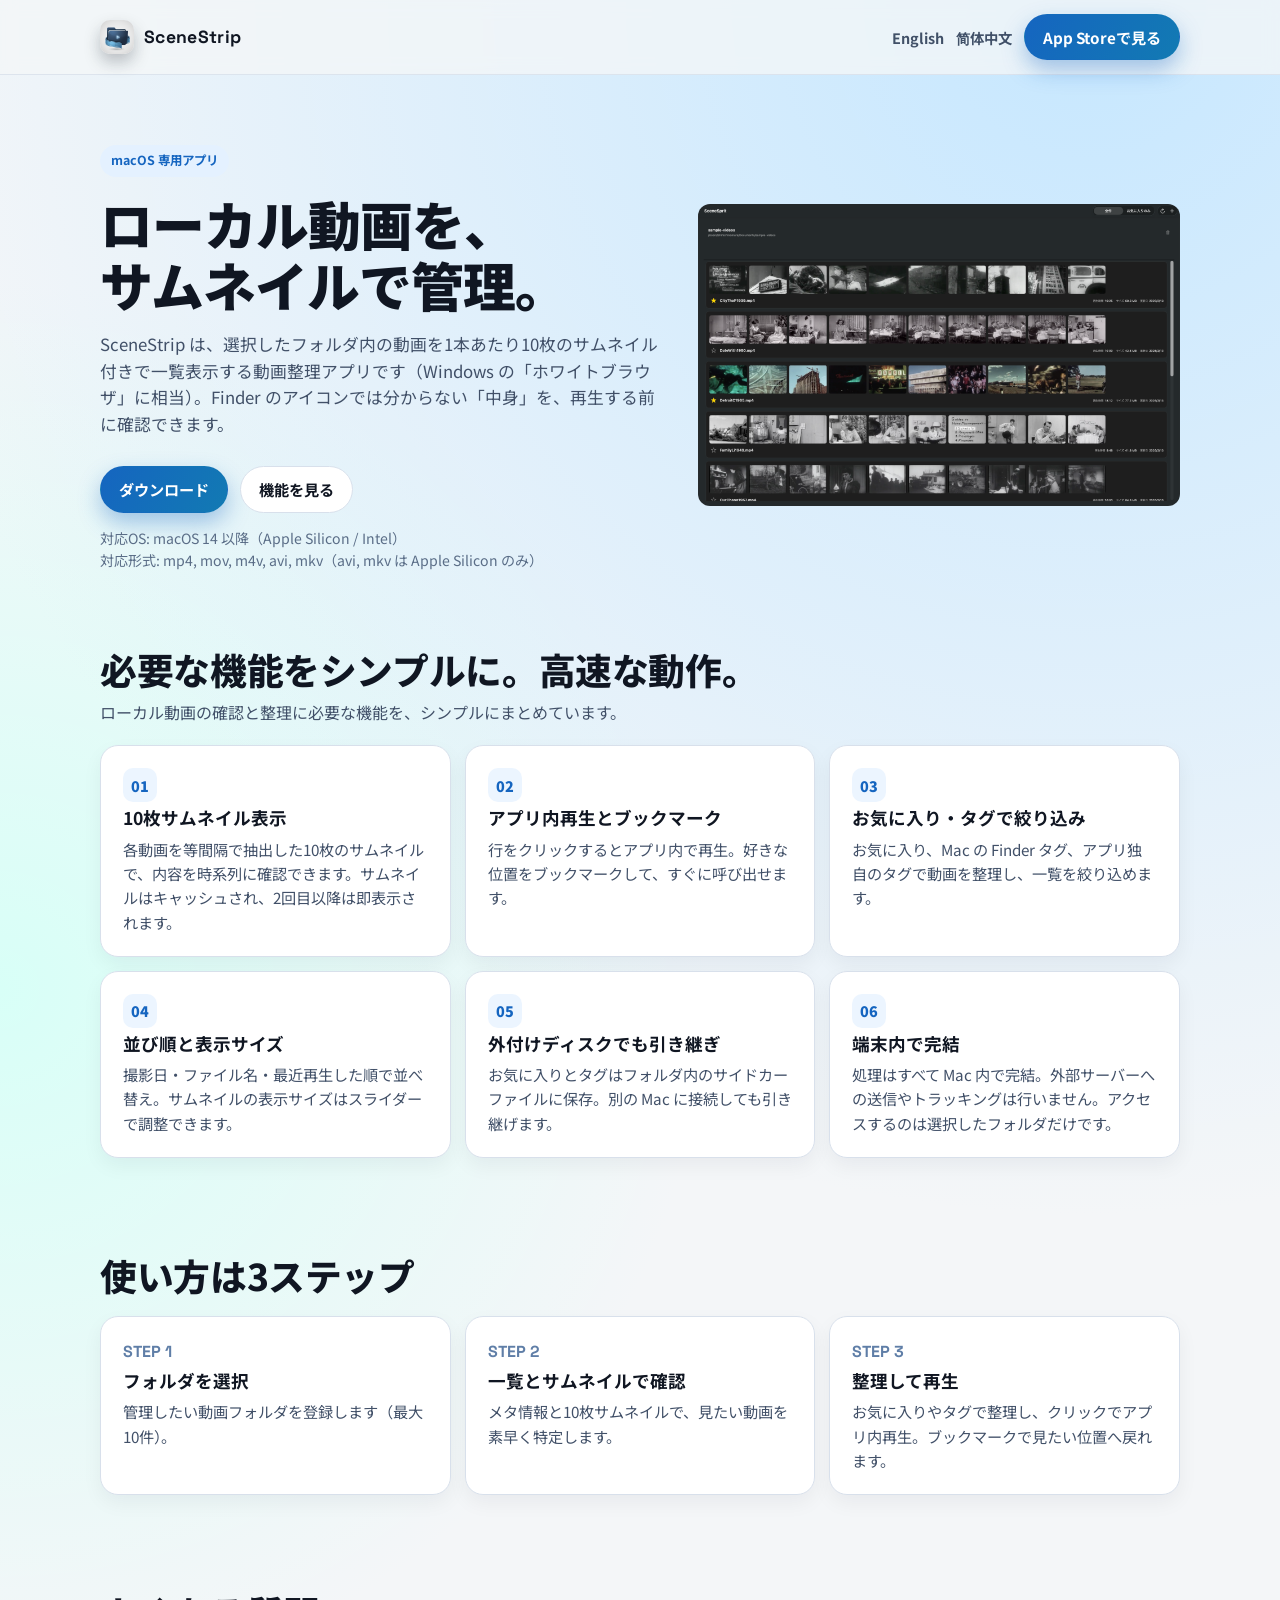
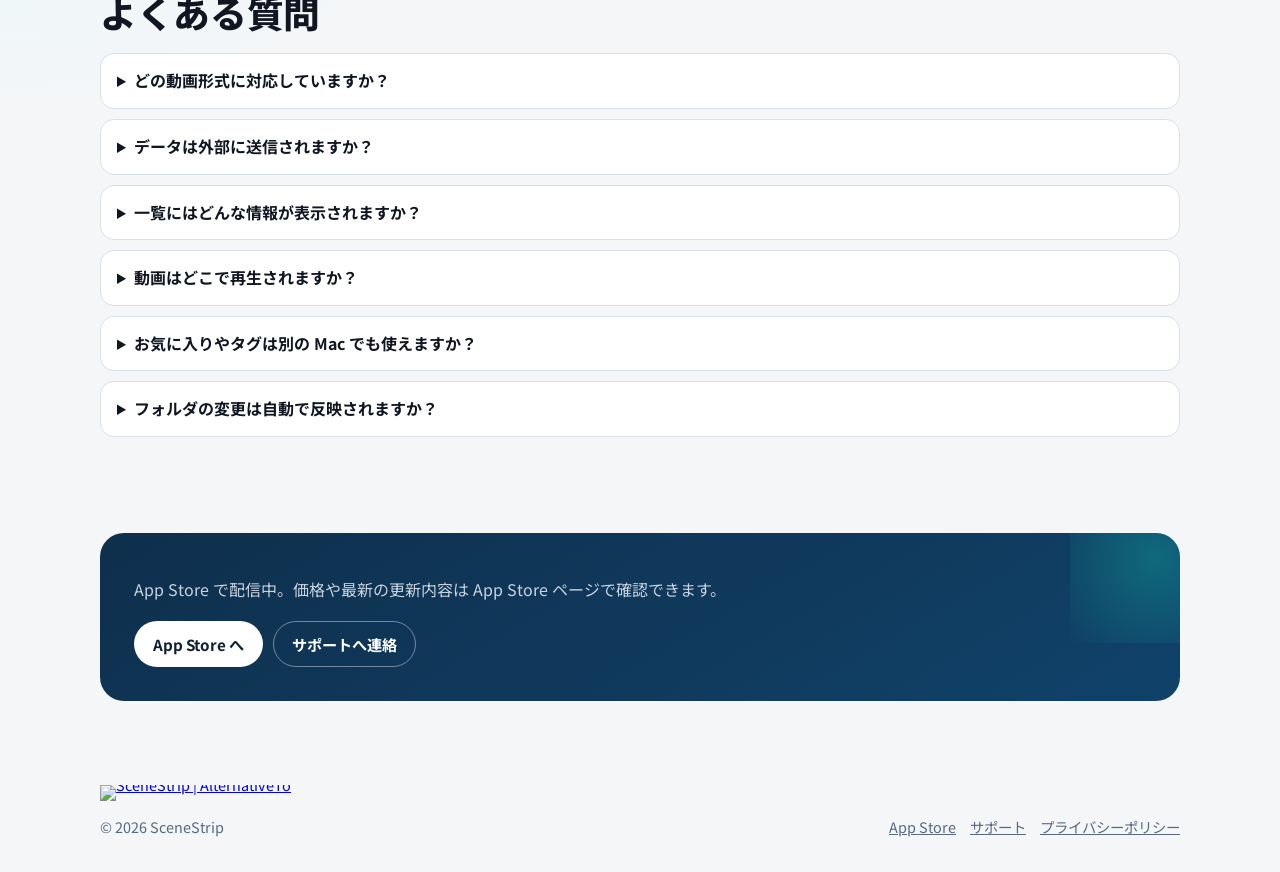
==== commit 76494a82: "フッターに AlternativeTo のバッジ（SceneStrip の掲載ページへのリンク）を 3 言語ページに追加 Co-Authored-By: Claude Fable 5.1 <norep" ====
--- a/public/index.html
+++ b/public/index.html
@@ -210,6 +210,11 @@
     </main>
 
     <footer>
+      <div class="wrap footer-badges">
+        <a href="https://alternativeto.net/software/scenestrip/about/?utm_source=badge&amp;utm_medium=referral" target="_blank" rel="noreferrer">
+          <img src="https://alternativeto.net/static/badges/badge-compact-color.svg" alt="SceneStrip | AlternativeTo" width="124" height="40" loading="lazy" />
+        </a>
+      </div>
       <div class="wrap footer-row">
         <div>© 2026 SceneStrip</div>
         <nav class="footer-links" aria-label="フッターリンク">
--- a/public/assets/site.css
+++ b/public/assets/site.css
@@ -340,6 +340,20 @@
   color: inherit;
 }
 
+.footer-badges {
+  margin-bottom: 14px;
+}
+
+.footer-badges a {
+  display: inline-block;
+  line-height: 0;
+}
+
+.footer-badges img {
+  height: 40px;
+  width: auto;
+}
+
 .reveal {
   opacity: 0;
   transform: translateY(16px);
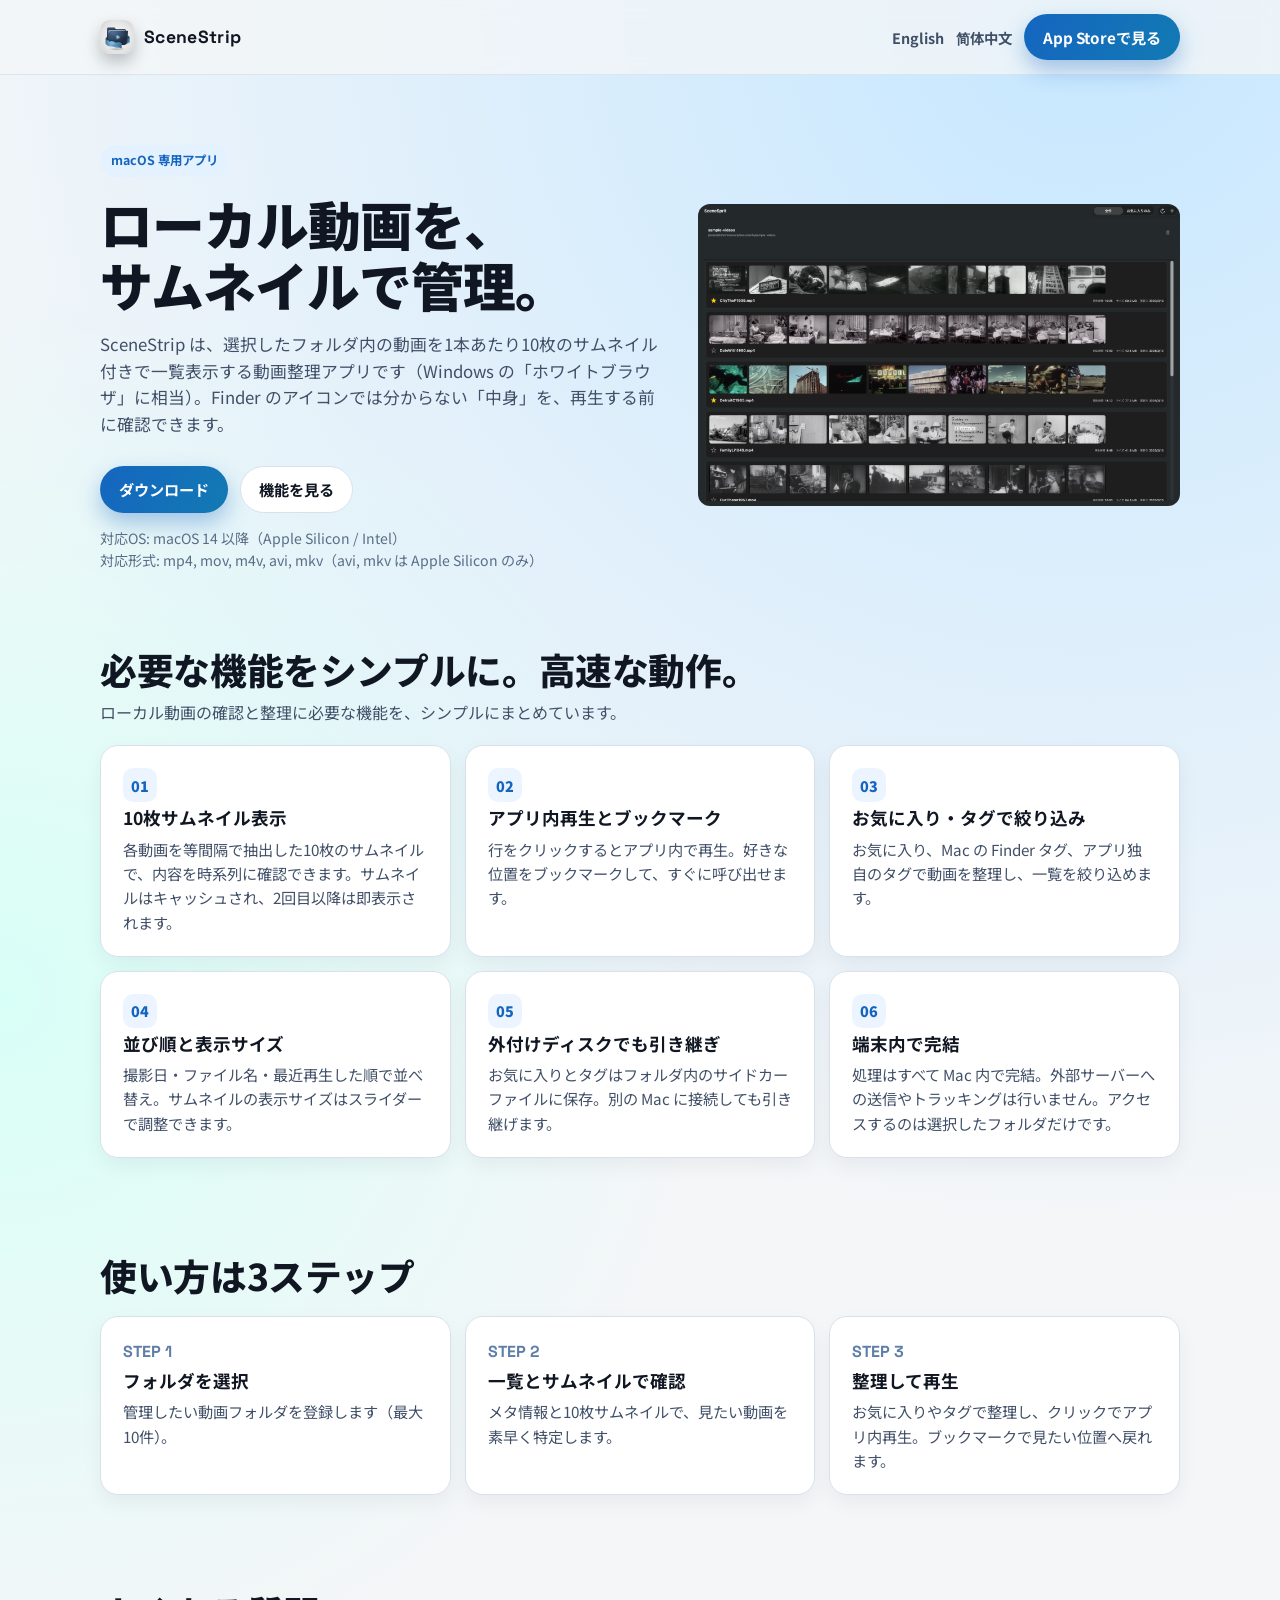
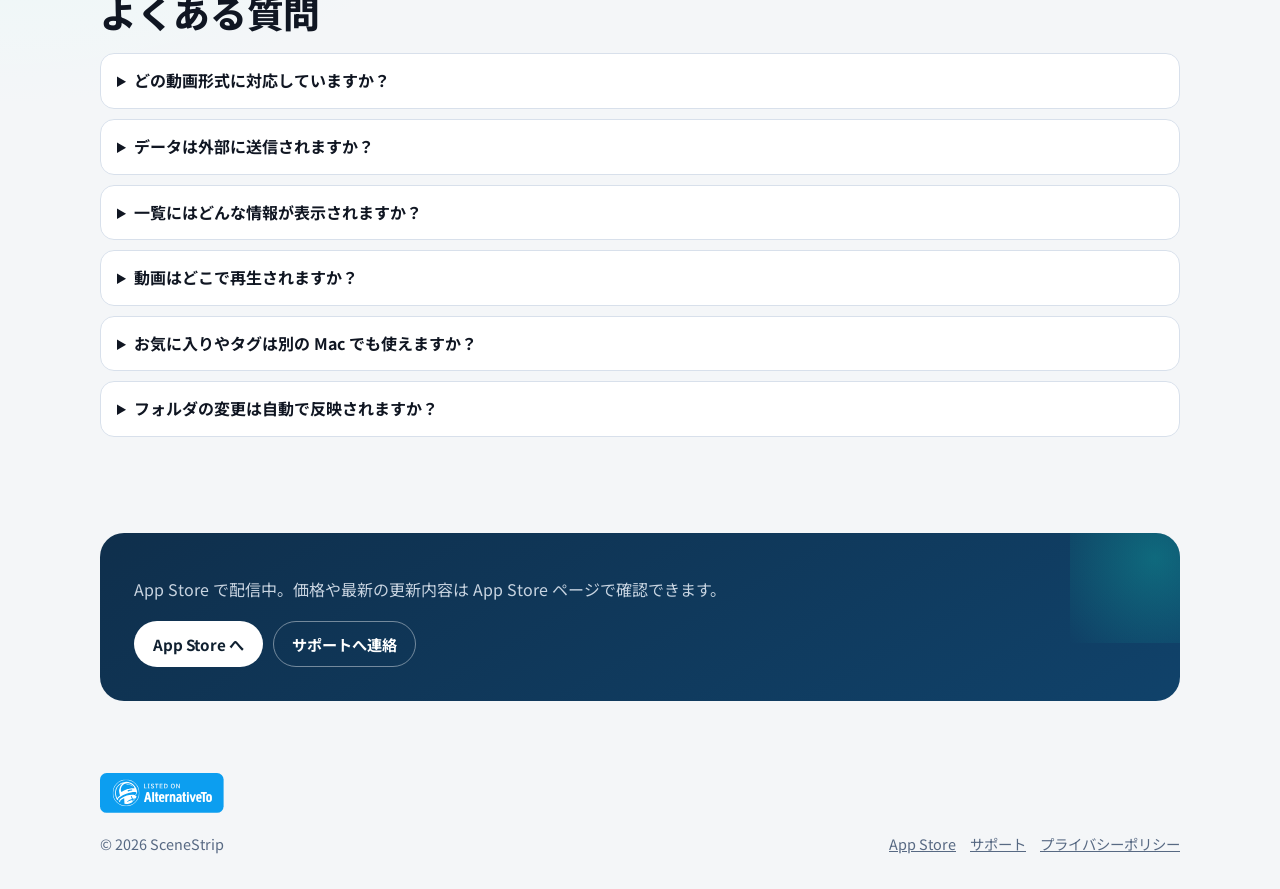
==== commit 572bf01d: "AlternativeTo バッジの SVG を assets に置いて自前ホストに切り替え Co-Authored-By: Claude Fable 5.1 <noreply@anthropic.c" ====
--- a/public/index.html
+++ b/public/index.html
@@ -212,7 +212,7 @@
     <footer>
       <div class="wrap footer-badges">
         <a href="https://alternativeto.net/software/scenestrip/about/?utm_source=badge&amp;utm_medium=referral" target="_blank" rel="noreferrer">
-          <img src="https://alternativeto.net/static/badges/badge-compact-color.svg" alt="SceneStrip | AlternativeTo" width="124" height="40" loading="lazy" />
+          <img src="assets/alternativeto-badge.svg" alt="SceneStrip | AlternativeTo" width="124" height="40" loading="lazy" />
         </a>
       </div>
       <div class="wrap footer-row">
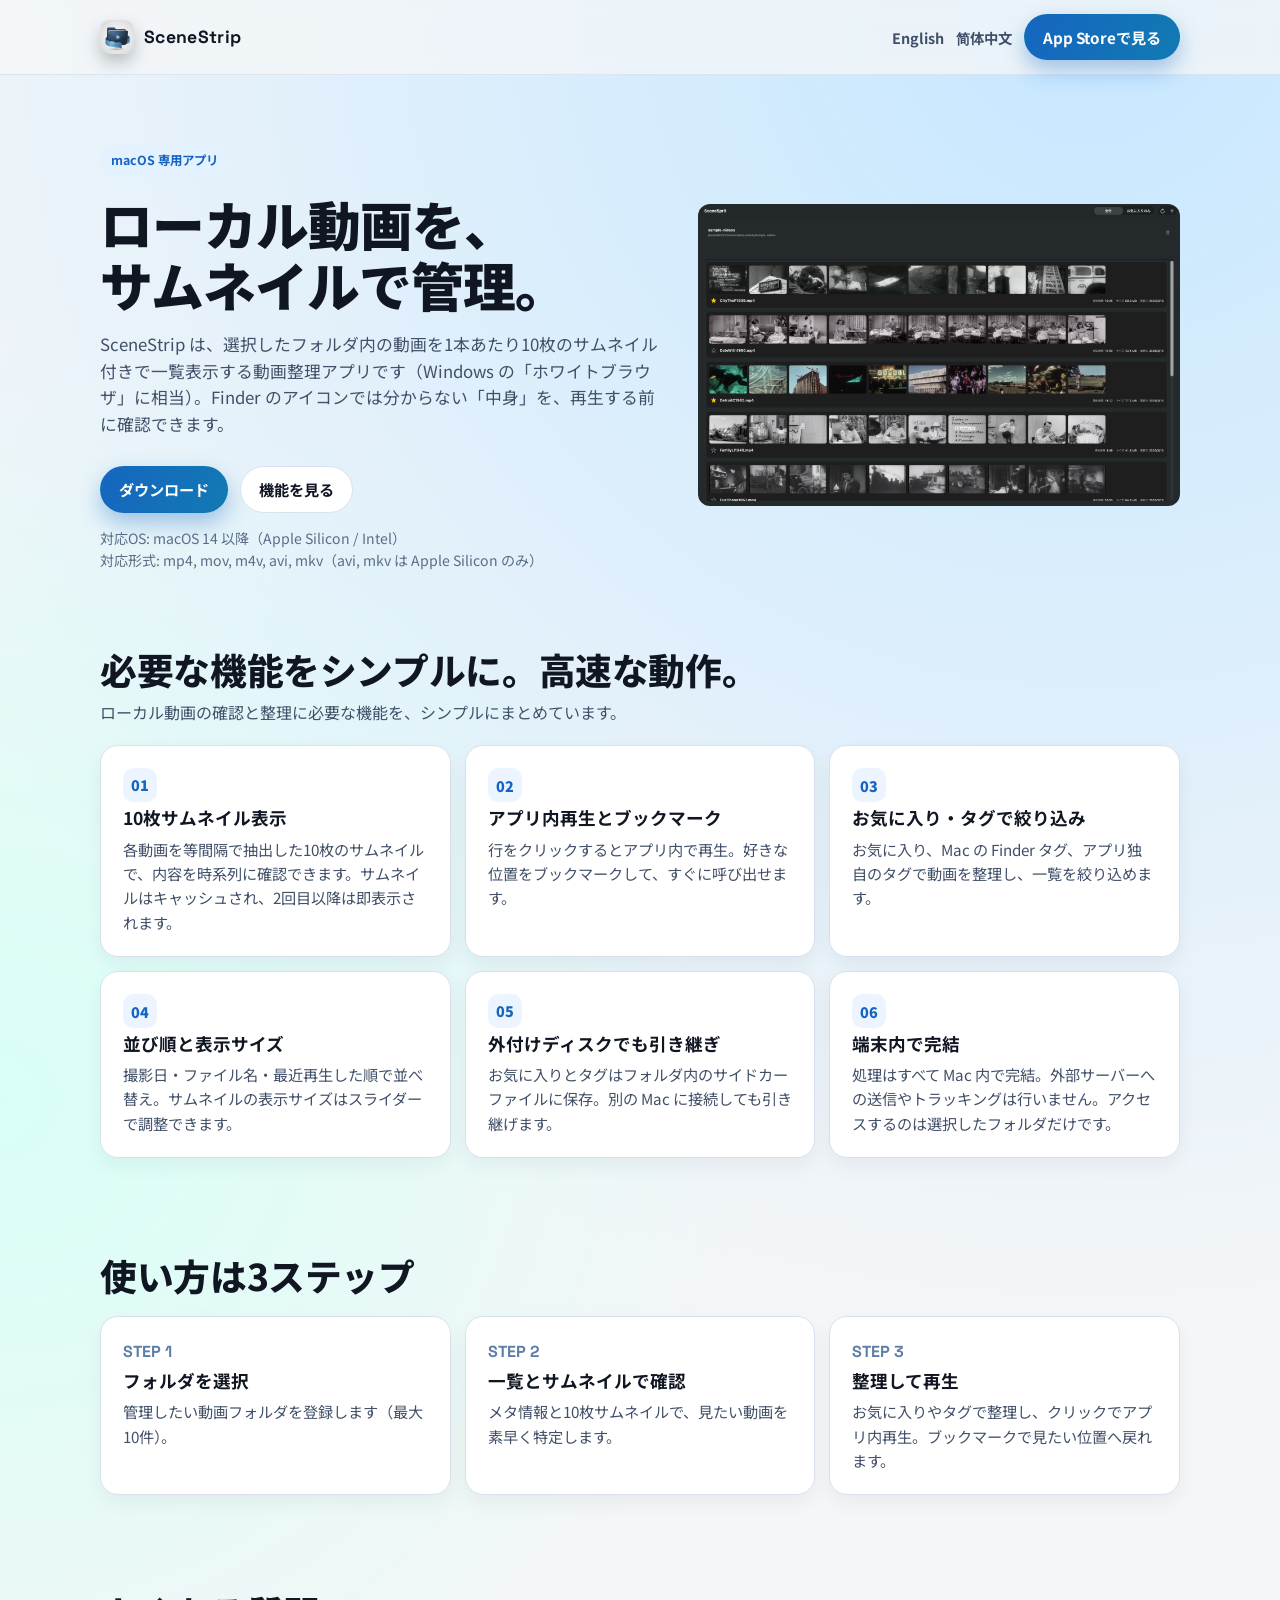
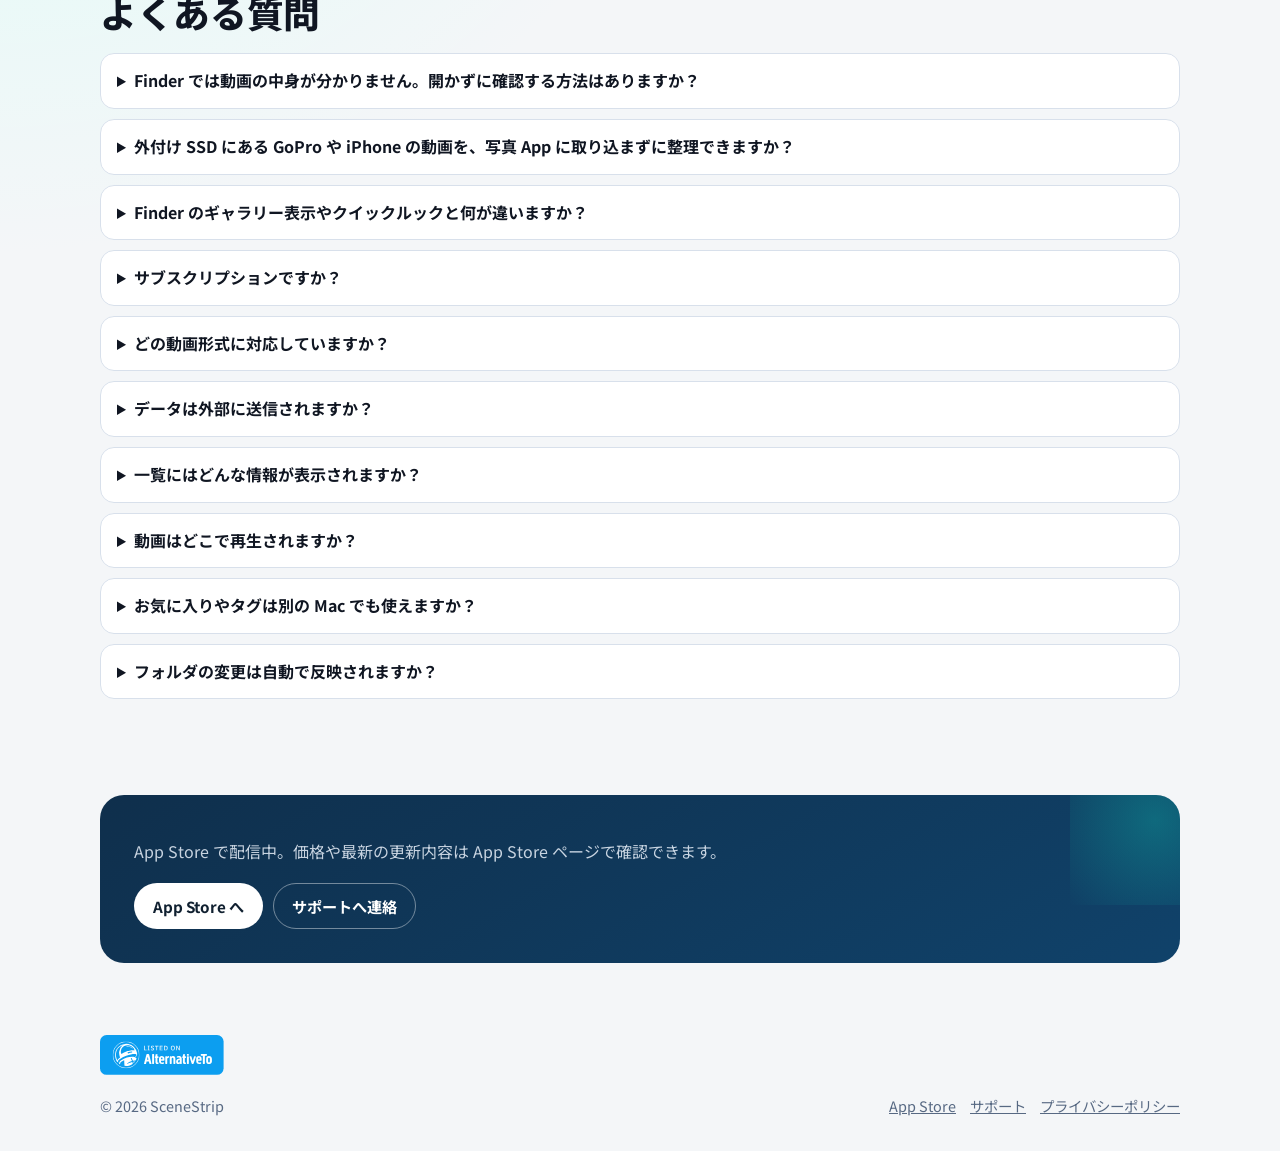
==== commit 75026c6c: "FAQ に「AI に聞く形」の 4 問を 3 言語で追加し、FAQPage スキーマを更新 Co-Authored-By: Claude Fable 5.1 <noreply@anthropic.co" ====
--- a/public/index.html
+++ b/public/index.html
@@ -50,7 +50,108 @@
     "@type": "Person",
     "name": "Shinichi Nomura"
   },
-  "inLanguage": "ja"
+  "inLanguage": "ja",
+  "sameAs": [
+    "https://apps.apple.com/app/id6759131614",
+    "https://alternativeto.net/software/scenestrip/"
+  ],
+  "offers": {
+    "@type": "Offer",
+    "price": "150",
+    "priceCurrency": "JPY",
+    "category": "One-time purchase",
+    "availability": "https://schema.org/InStock",
+    "url": "https://apps.apple.com/app/id6759131614"
+  }
+}
+    </script>
+    <script type="application/ld+json">
+{
+  "@context": "https://schema.org",
+  "@type": "FAQPage",
+  "inLanguage": "ja",
+  "mainEntity": [
+    {
+      "@type": "Question",
+      "name": "Finder では動画の中身が分かりません。開かずに確認する方法はありますか？",
+      "acceptedAnswer": {
+        "@type": "Answer",
+        "text": "Finder のアイコンに出るのは先頭付近の 1 コマだけです。SceneStrip はフォルダを登録すると、動画 1 本ごとに最初から最後までを等間隔に抜いた 10 コマを横に並べるので、どのあたりに何が写っているかを再生せずに確認できます。"
+      }
+    },
+    {
+      "@type": "Question",
+      "name": "外付け SSD にある GoPro や iPhone の動画を、写真 App に取り込まずに整理できますか？",
+      "acceptedAnswer": {
+        "@type": "Answer",
+        "text": "できます。SceneStrip はフォルダをその場で読むだけで、ライブラリへの取り込みやコピーはしません。お気に入りとタグはフォルダ内のサイドカーファイルに保存されるので、SSD ごと別の Mac につないでもそのまま使えます。"
+      }
+    },
+    {
+      "@type": "Question",
+      "name": "Finder のギャラリー表示やクイックルックと何が違いますか？",
+      "acceptedAnswer": {
+        "@type": "Answer",
+        "text": "ギャラリー表示やクイックルックは 1 本ずつ再生して確認する仕組みです。SceneStrip はフォルダ内の全動画の 10 コマを一覧に並べ、一度作ったサムネイルはキャッシュするので 2 回目以降はすぐ表示されます。お気に入りやタグでの絞り込み、並び替えもできます。"
+      }
+    },
+    {
+      "@type": "Question",
+      "name": "サブスクリプションですか？",
+      "acceptedAnswer": {
+        "@type": "Answer",
+        "text": "いいえ。Mac App Store での買い切りです。価格は App Store ページに表示されます。"
+      }
+    },
+    {
+      "@type": "Question",
+      "name": "どの動画形式に対応していますか？",
+      "acceptedAnswer": {
+        "@type": "Answer",
+        "text": "標準対応は mp4, mov, m4v, avi, mkv です。avi / mkv は Apple Silicon 環境で対応します。"
+      }
+    },
+    {
+      "@type": "Question",
+      "name": "データは外部に送信されますか？",
+      "acceptedAnswer": {
+        "@type": "Answer",
+        "text": "いいえ。処理は端末内で完結し、外部サーバー送信やトラッキングは行いません。"
+      }
+    },
+    {
+      "@type": "Question",
+      "name": "一覧にはどんな情報が表示されますか？",
+      "acceptedAnswer": {
+        "@type": "Answer",
+        "text": "ファイル名、パス、サイズ、更新日時、再生時間、解像度を表示します。"
+      }
+    },
+    {
+      "@type": "Question",
+      "name": "動画はどこで再生されますか？",
+      "acceptedAnswer": {
+        "@type": "Answer",
+        "text": "行クリックでアプリ内プレイヤーが開きます。設定で macOS の既定アプリで開くように変更することもできます。"
+      }
+    },
+    {
+      "@type": "Question",
+      "name": "お気に入りやタグは別の Mac でも使えますか？",
+      "acceptedAnswer": {
+        "@type": "Answer",
+        "text": "はい。お気に入りとアプリ独自タグは管理フォルダ内のサイドカーファイルに保存されるため、外付けディスクごと別の Mac に接続しても引き継がれます。"
+      }
+    },
+    {
+      "@type": "Question",
+      "name": "フォルダの変更は自動で反映されますか？",
+      "acceptedAnswer": {
+        "@type": "Answer",
+        "text": "いいえ。ツールバーの「更新」で差分（追加・変更・削除）だけを再走査します。"
+      }
+    }
+  ]
 }
     </script>
   </head>
@@ -168,6 +269,22 @@
             <h2>よくある質問</h2>
           </div>
           <div class="faq">
+            <details class="reveal d-1">
+              <summary>Finder では動画の中身が分かりません。開かずに確認する方法はありますか？</summary>
+              <p>Finder のアイコンに出るのは先頭付近の 1 コマだけです。SceneStrip はフォルダを登録すると、動画 1 本ごとに最初から最後までを等間隔に抜いた 10 コマを横に並べるので、どのあたりに何が写っているかを再生せずに確認できます。</p>
+            </details>
+            <details class="reveal d-1">
+              <summary>外付け SSD にある GoPro や iPhone の動画を、写真 App に取り込まずに整理できますか？</summary>
+              <p>できます。SceneStrip はフォルダをその場で読むだけで、ライブラリへの取り込みやコピーはしません。お気に入りとタグはフォルダ内のサイドカーファイルに保存されるので、SSD ごと別の Mac につないでもそのまま使えます。</p>
+            </details>
+            <details class="reveal d-1">
+              <summary>Finder のギャラリー表示やクイックルックと何が違いますか？</summary>
+              <p>ギャラリー表示やクイックルックは 1 本ずつ再生して確認する仕組みです。SceneStrip はフォルダ内の全動画の 10 コマを一覧に並べ、一度作ったサムネイルはキャッシュするので 2 回目以降はすぐ表示されます。お気に入りやタグでの絞り込み、並び替えもできます。</p>
+            </details>
+            <details class="reveal d-1">
+              <summary>サブスクリプションですか？</summary>
+              <p>いいえ。Mac App Store での買い切りです。価格は App Store ページに表示されます。</p>
+            </details>
             <details class="reveal d-1">
               <summary>どの動画形式に対応していますか？</summary>
               <p>標準対応は mp4, mov, m4v, avi, mkv です。avi / mkv は Apple Silicon 環境で対応します。</p>
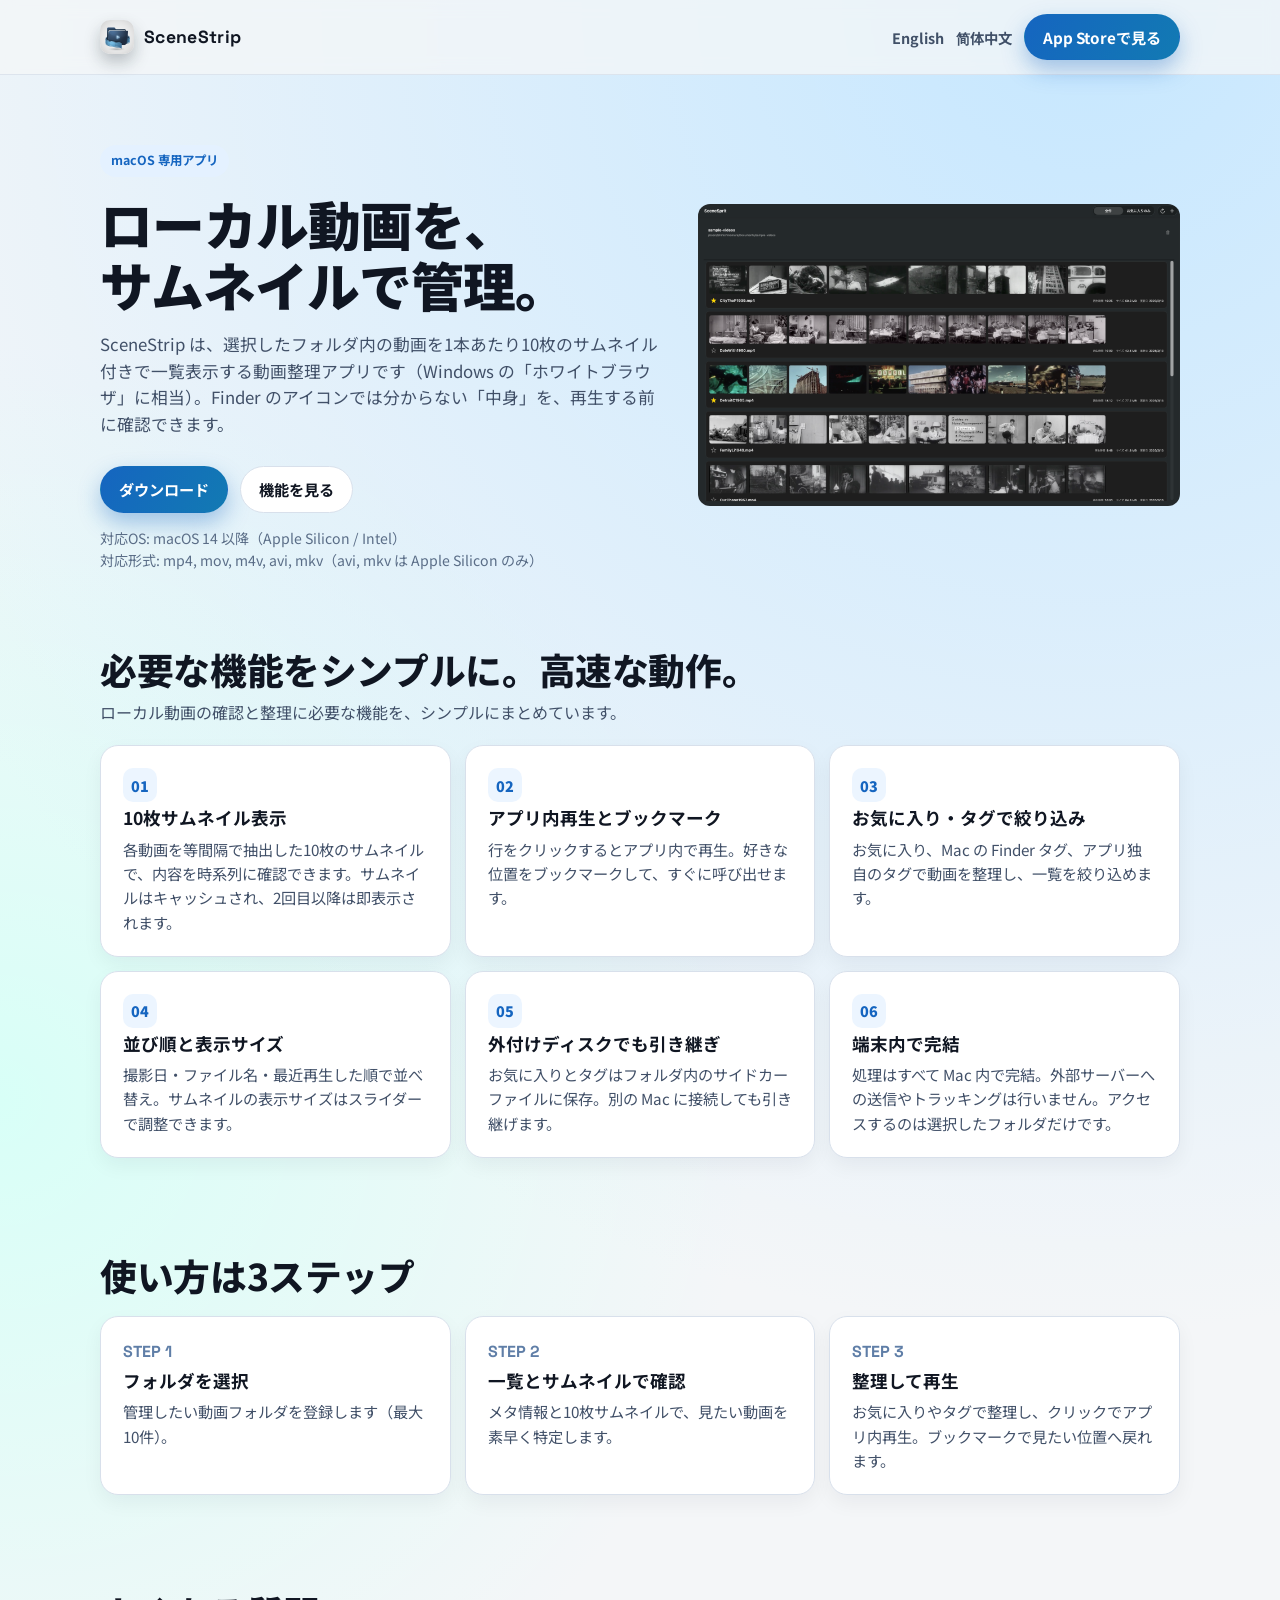
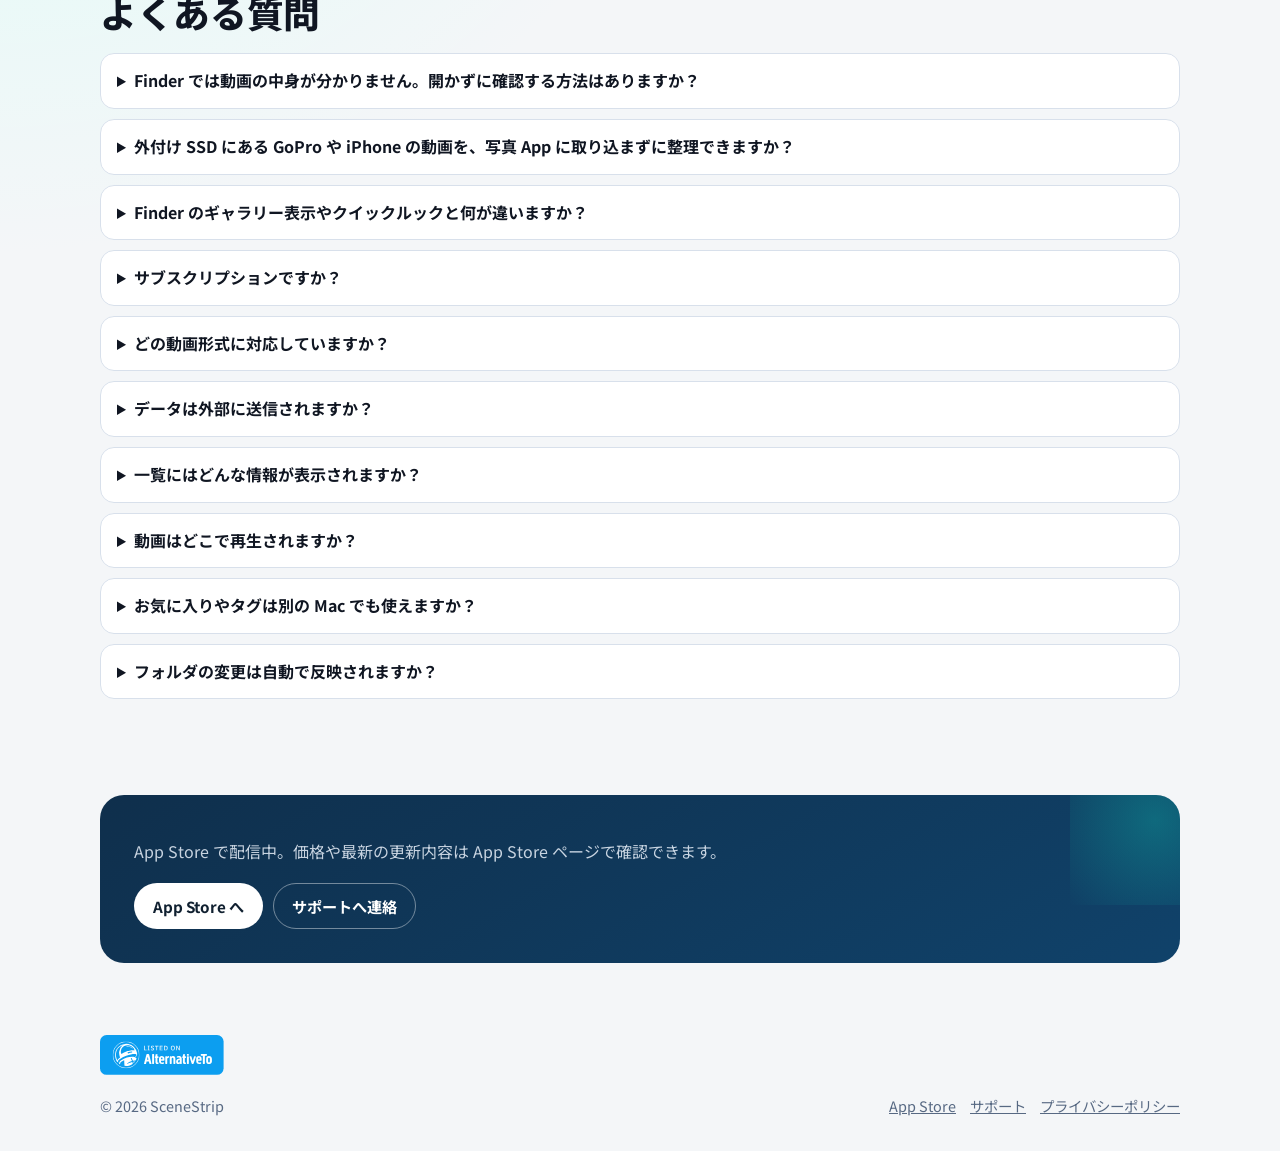
==== commit 5970c9ff: "1.6.0 公開に合わせて FAQ の価格回答と JSON-LD の offers を「無料 + アプリ内課金」に更新し、llms.txt の価格節を差し替え Co-Authored-By: Clau" ====
--- a/public/index.html
+++ b/public/index.html
@@ -57,9 +57,10 @@
   ],
   "offers": {
     "@type": "Offer",
-    "price": "150",
+    "price": "0",
     "priceCurrency": "JPY",
-    "category": "One-time purchase",
+    "category": "Free with in-app purchase",
+    "description": "ダウンロードは無料。管理フォルダ 1 つまで無料で、アプリ内課金（買い切り）で最大 10 フォルダまで解放。",
     "availability": "https://schema.org/InStock",
     "url": "https://apps.apple.com/app/id6759131614"
   }
@@ -100,7 +101,7 @@
       "name": "サブスクリプションですか？",
       "acceptedAnswer": {
         "@type": "Answer",
-        "text": "いいえ。Mac App Store での買い切りです。価格は App Store ページに表示されます。"
+        "text": "いいえ。ダウンロードは無料で、管理フォルダ 1 つまでは無料で使えます。フォルダを 10 まで登録するには、アプリ内課金（1 回だけの買い切り）で全機能を解放します。価格は App Store ページに表示されます。"
       }
     },
     {
@@ -283,7 +284,7 @@
             </details>
             <details class="reveal d-1">
               <summary>サブスクリプションですか？</summary>
-              <p>いいえ。Mac App Store での買い切りです。価格は App Store ページに表示されます。</p>
+              <p>いいえ。ダウンロードは無料で、管理フォルダ 1 つまでは無料で使えます。フォルダを 10 まで登録するには、アプリ内課金（1 回だけの買い切り）で全機能を解放します。価格は App Store ページに表示されます。</p>
             </details>
             <details class="reveal d-1">
               <summary>どの動画形式に対応していますか？</summary>
